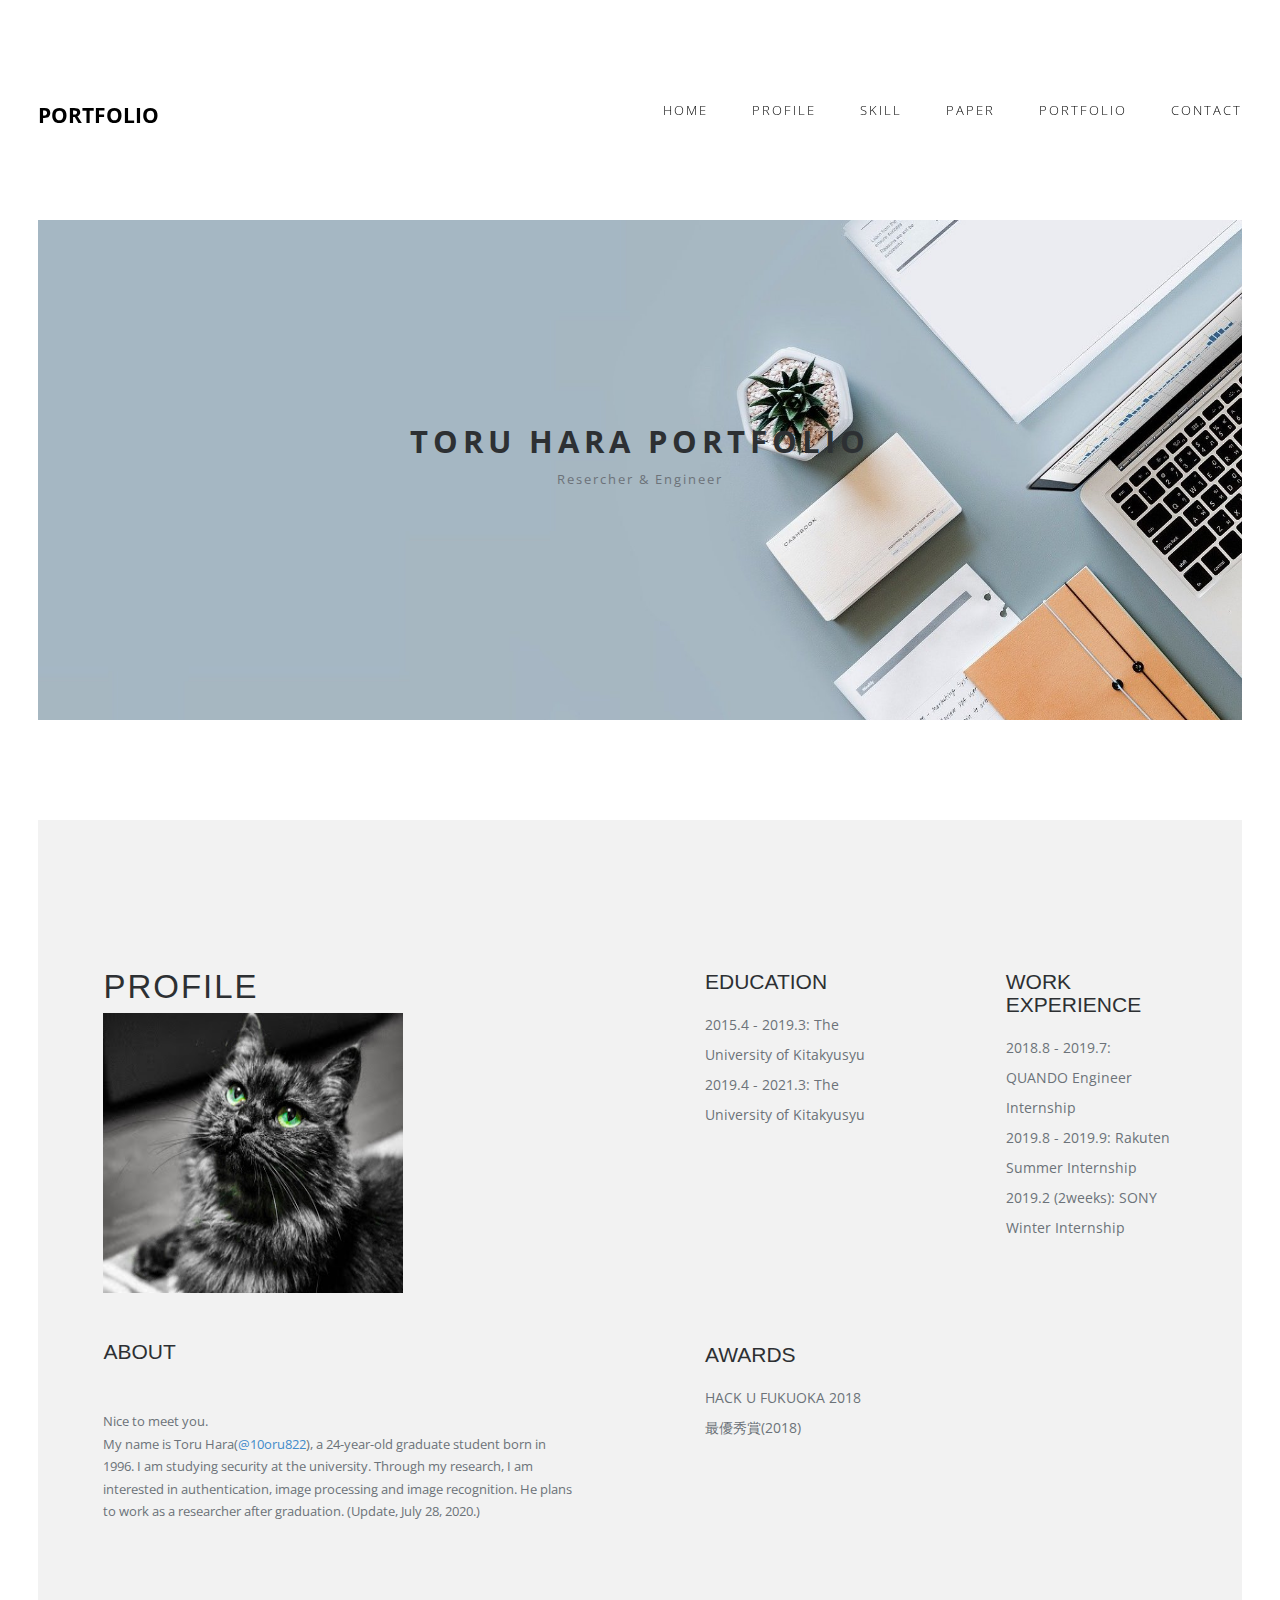
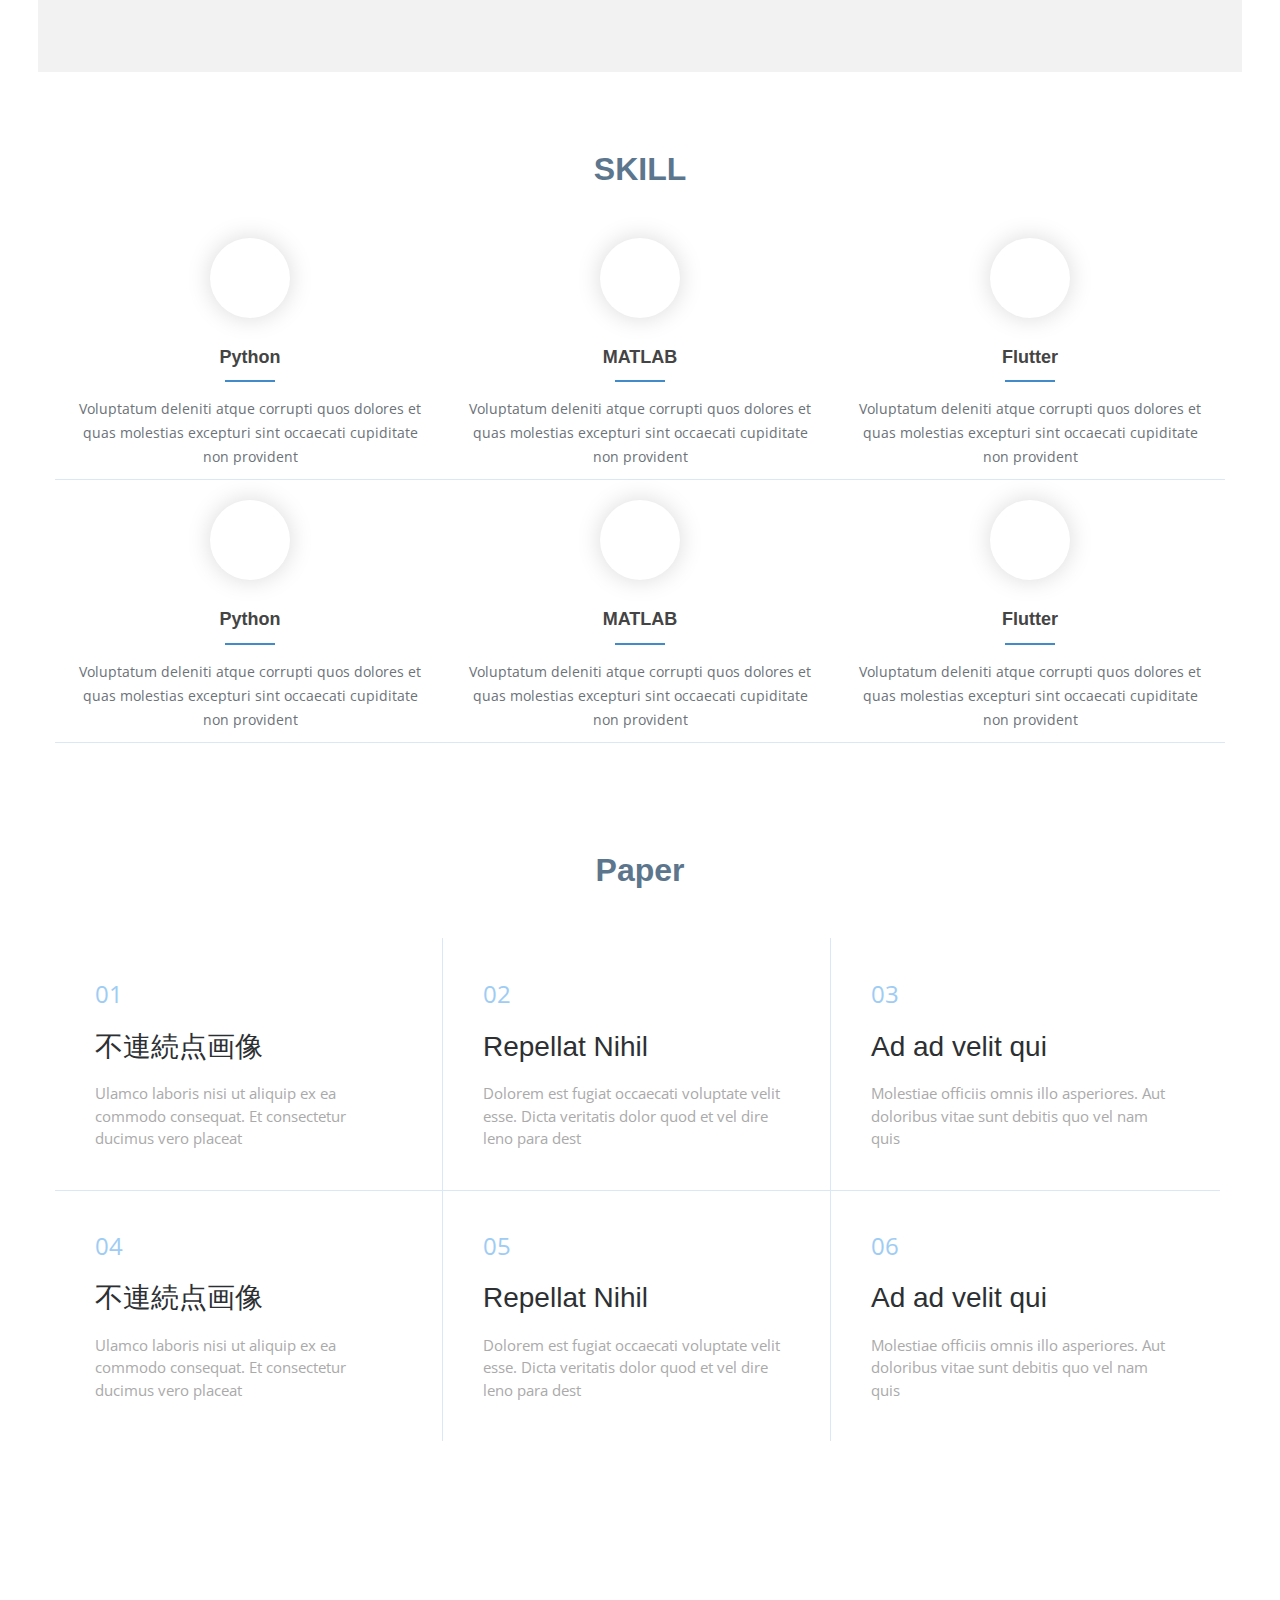
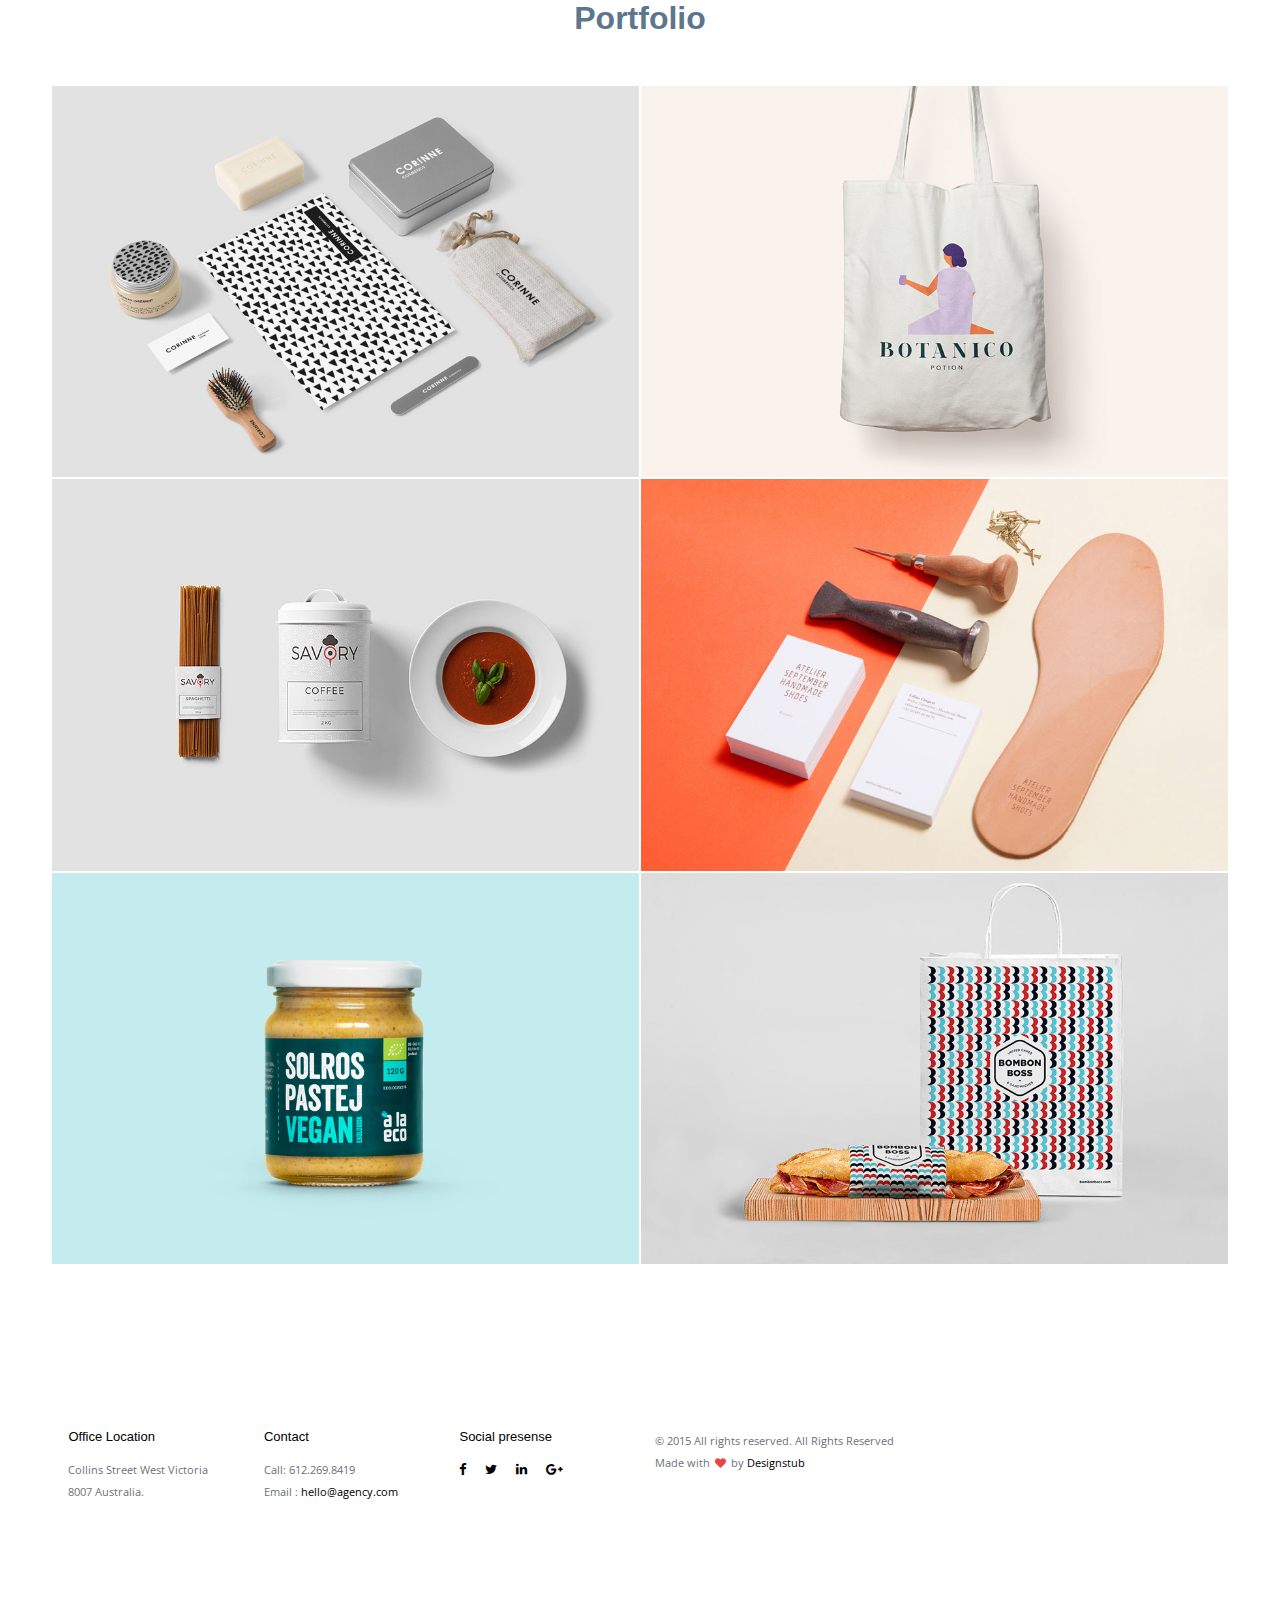
==== index.html @ 27abb24b "Create portfolio" ====
<!doctype html>
<!--[if lt IE 7]>      <html class="no-js lt-ie9 lt-ie8 lt-ie7" lang=""> <![endif]-->
<!--[if IE 7]>         <html class="no-js lt-ie9 lt-ie8" lang=""> <![endif]-->
<!--[if IE 8]>         <html class="no-js lt-ie9" lang=""> <![endif]-->
<!--[if gt IE 8]><!--> <html class="no-js" lang=""> <!--<![endif]-->


<!--ここからがヘッダー情報-->
<head>
<meta charset="utf-8">
<meta name="description" content="">
<meta name="viewport" content="width=device-width, initial-scale=1">
<title>Toru Portfolio </title>
<link rel="stylesheet" href="css/bootstrap.min.css">
<link rel="stylesheet" href="css/flexslider.css">
<link rel="stylesheet" href="css/main.css">
<link rel="stylesheet" href="css/responsive.css">
<link rel="stylesheet" href="css/animate.min.css">
<link rel="stylesheet" href="https://maxcdn.bootstrapcdn.com/font-awesome/4.4.0/css/font-awesome.min.css">
<link href="css/style.css" rel="stylesheet">
</head>


<!--ここからがボディー-->
<body>


<!-- タイトルバー -->
<section class="tophead" role="tophead">
  <header id="header">
    <div class="header-content clearfix"> <a class="logo" href="#">Portfolio</a>
      <nav class="navigation" role="navigation">
        <ul class="primary-nav">
          <li><a href="#header-slider">Home</a></li>
          <li><a href="#services">Profile</a></li>
          <li><a href="#skill">Skill</a></li>
          <li><a href="#about-lists">Paper</a></li>
          <li><a href="#portfolio">Portfolio</a></li>
          <li><a href="#contact">Contact</a></li>
        </ul>
      </nav>
      <a href="#" class="nav-toggle">Menu<span></span></a> </div>
  </header>
</section>


<!-- タイトル部分-->
<section id="header-slider" class="section">
  <div id="myCarousel" class="carousel slide" data-ride="carousel">
    <div class="carousel-inner" role="listbox">
      <div class="item active"> <img src="images/slider/slid1.jpg" alt="Chania">
        <div class="carousel-caption">
          <h3>TORU HARA PORTFOLIO</h3>
          <p>Resercher & Engineer</p>
        </div>
      </div>
    </div>
</section>


<!-- プロフィール部分 -->
<section id="services" class="section services">
  <div class="container-fluid">
    <div class="row">
      <div class="col-md-6 col-sm-6">
        <div class="services-content">
          <h4>PROFILE</h4>
          <img src = img/icon.png width="300" height="280">
          <h5></h5>
          <h5>ABOUT</h5>
          <p>Nice to meet you. <br>My name is Toru Hara(<a href="https://twitter.com/home?lang=ja">@10oru822</a>), a 24-year-old graduate student born in 1996. I am studying security at the university. Through my research, I am interested in authentication, image processing and image recognition. He plans to work as a researcher after graduation. (Update, July 28, 2020.)</p>
        </div>
      </div>
      <div class="col-md-3 col-sm-6">
        <div class="services-content">
          <h5>EDUCATION</h5>
          <ul>
            <li><a href="#">2015.4 - 2019.3: The University of Kitakyusyu</a></li>
            <li><a href="#">2019.4 - 2021.3: The University of Kitakyusyu</a></li>
          </ul>
        </div>
      </div>
      <div class="col-md-3 col-sm-6">
        <div class="services-content">
          <h5>WORK EXPERIENCE</h5>
          <ul>
            <li><a href="#">2018.8 - 2019.7: QUANDO Engineer Internship</a></li>
            <li><a href="#">2019.8 - 2019.9: Rakuten Summer Internship</a></li>
            <li><a href="#">2019.2 (2weeks): SONY Winter Internship</a></li>
          </ul>
        </div>
      </div>
      <div class="col-md-3 col-sm-6">
        <div class="services-content">
          <h5>AWARDS</h5>
          <ul>
            <li><a href="#">HACK U FUKUOKA 2018 最優秀賞(2018)</a></li>
          </ul>
        </div>
      </div>
    </div>
  </div>
</section>
<!-- Service Section -->


<!-- スキルセクション -->
<section id="skill" class="skill">
<div class="container">
  <div class="section-title">
    <h2>SKILL</h2>
  </div>
  <div class="row">
    <div class="col-lg-4 col-md-6 icon-box" data-aos="fade-up">
      <div class="icon"><i class="icofont-computer"></i></div>
      <h4 class="title"><a href="">Python</a></h4>
      <p class="description">Voluptatum deleniti atque corrupti quos dolores et quas molestias excepturi sint occaecati cupiditate non provident</p>
    </div>
    <div class="col-lg-4 col-md-6 icon-box" data-aos="fade-up" data-aos-delay="100">
      <div class="icon"><i class="icofont-chart-bar-graph"></i></div>
      <h4 class="title"><a href="">MATLAB</a></h4>
      <p class="description">Voluptatum deleniti atque corrupti quos dolores et quas molestias excepturi sint occaecati cupiditate non provident</p>
    </div>
    <div class="col-lg-4 col-md-6 icon-box" data-aos="fade-up" data-aos-delay="200">
      <div class="icon"><i class="icofont-earth"></i></div>
      <h4 class="title"><a href="">Flutter</a></h4>
      <p class="description">Voluptatum deleniti atque corrupti quos dolores et quas molestias excepturi sint occaecati cupiditate non provident</p>
    </div>
    <div class="col-lg-4 col-md-6 icon-box" data-aos="fade-up">
      <div class="icon"><i class="icofont-computer"></i></div>
      <h4 class="title"><a href="">Python</a></h4>
      <p class="description">Voluptatum deleniti atque corrupti quos dolores et quas molestias excepturi sint occaecati cupiditate non provident</p>
    </div>
    <div class="col-lg-4 col-md-6 icon-box" data-aos="fade-up" data-aos-delay="100">
      <div class="icon"><i class="icofont-chart-bar-graph"></i></div>
      <h4 class="title"><a href="">MATLAB</a></h4>
      <p class="description">Voluptatum deleniti atque corrupti quos dolores et quas molestias excepturi sint occaecati cupiditate non provident</p>
    </div>
    <div class="col-lg-4 col-md-6 icon-box" data-aos="fade-up" data-aos-delay="200">
      <div class="icon"><i class="icofont-earth"></i></div>
      <h4 class="title"><a href="">Flutter</a></h4>
      <p class="description">Voluptatum deleniti atque corrupti quos dolores et quas molestias excepturi sint occaecati cupiditate non provident</p>
    </div>

</div>
</section>


<!-- 論文セクション -->
<section id="about-lists" class="about-lists">
  <div class="container">
    <div class="section-title">
      <h2>Paper</h2>
    </div>
      <div class="row no-gutters">
        <div class="col-lg-4 col-md-6 content-item" data-aos="fade-up">
          <span>01</span>
          <h4>不連続点画像</h4>
          <p>Ulamco laboris nisi ut aliquip ex ea commodo consequat. Et consectetur ducimus vero placeat</p>
        </div>
        <div class="col-lg-4 col-md-6 content-item" data-aos="fade-up" data-aos-delay="100">
          <span>02</span>
          <h4>Repellat Nihil</h4>
          <p>Dolorem est fugiat occaecati voluptate velit esse. Dicta veritatis dolor quod et vel dire leno para dest</p>
        </div>
        <div class="col-lg-4 col-md-6 content-item" data-aos="fade-up" data-aos-delay="200">
          <span>03</span>
          <h4> Ad ad velit qui</h4>
          <p>Molestiae officiis omnis illo asperiores. Aut doloribus vitae sunt debitis quo vel nam quis</p>
        </div>
        <div class="col-lg-4 col-md-6 content-item" data-aos="fade-up" data-aos-delay="300">
          <span>04</span>
          <h4>不連続点画像</h4>
          <p>Ulamco laboris nisi ut aliquip ex ea commodo consequat. Et consectetur ducimus vero placeat</p>
        </div>
        <div class="col-lg-4 col-md-6 content-item" data-aos="fade-up" data-aos-delay="400">
          <span>05</span>
          <h4>Repellat Nihil</h4>
          <p>Dolorem est fugiat occaecati voluptate velit esse. Dicta veritatis dolor quod et vel dire leno para dest</p>
        </div>
        <div class="col-lg-4 col-md-6 content-item" data-aos="fade-up" data-aos-delay="500">
          <span>06</span>
          <h4> Ad ad velit qui</h4>
          <p>Molestiae officiis omnis illo asperiores. Aut doloribus vitae sunt debitis quo vel nam quis</p>
        </div>
      </div>
    </div>
  </div>
</section>



<!-- 作品集 -->
<section id="portfolio" class="section portfolio">
  <div class="container-fluid">
    <div class="section-title">
      <h2>Portfolio</h2>
    </div>
    <div class="row">
      <div class="col-sm-6 portfolio-item"> <a href="work-details.html" class="portfolio-link">
        <div class="caption">
          <div class="caption-content">
            <h3>The Shape of Design</h3>
            <h4>Branding/Graphic</h4>
          </div>
        </div>
        <img src="images/portfolio/work-1.jpg" class="img-responsive" alt=""> </a> </div>
      <div class="col-sm-6 portfolio-item"> <a href="work-details.html" class="portfolio-link">
        <div class="caption">
          <div class="caption-content">
            <h3>czarna kawka</h3>
            <h4>Branding</h4>
          </div>
        </div>
        <img src="images/portfolio/work-2.jpg" class="img-responsive" alt=""> </a> </div>
      <div class="col-sm-6 portfolio-item"> <a href="work-details.html" class="portfolio-link">
        <div class="caption">
          <div class="caption-content">
            <h3>czarna kawka</h3>
            <h4>Branding</h4>
          </div>
        </div>
        <img src="images/portfolio/work-3.jpg" class="img-responsive" alt=""> </a> </div>
      <div class="col-sm-6 portfolio-item"> <a href="work-details.html" class="portfolio-link">
        <div class="caption">
          <div class="caption-content">
            <h3>czarna kawka</h3>
            <h4>Branding</h4>
          </div>
        </div>
        <img src="images/portfolio/work-4.jpg" class="img-responsive" alt=""> </a> </div>
      <div class="col-sm-6 portfolio-item"> <a href="work-details.html" class="portfolio-link">
        <div class="caption">
          <div class="caption-content">
            <h3>czarna kawka</h3>
            <h4>Branding</h4>
          </div>
        </div>
        <img src="images/portfolio/work-5.jpg" class="img-responsive" alt=""> </a> </div>
      <div class="col-sm-6 portfolio-item"> <a href="work-details.html" class="portfolio-link">
        <div class="caption">
          <div class="caption-content">
            <h3>czarna kawka</h3>
            <h4>Branding</h4>
          </div>
        </div>
        <img src="images/portfolio/work-6.jpg" class="img-responsive" alt=""> </a> </div>
    </div>
  </div>
</section>


<!-- 最後 -->
<footer id="contact" class="footer">
  <div class="container-fluid">
    <div class="col-md-2 left">
      <h4>Office Location</h4>
      <p> Collins Street West Victoria 8007 Australia.</p>
    </div>
    <div class="col-md-2 left">
      <h4>Contact</h4>
      <p> Call: 612.269.8419 <br>
        Email : <a href="mailto:hello@agency.com"> hello@agency.com </a></p>
    </div>
    <div class="col-md-2 left">
      <h4>Social presense</h4>
      <ul class="footer-share">
        <li><a href="#"><i class="fa fa-facebook"></i></a></li>
        <li><a href="#"><i class="fa fa-twitter"></i></a></li>
        <li><a href="#"><i class="fa fa-linkedin"></i></a></li>
        <li><a href="#"><i class="fa fa-google-plus"></i></a></li>
      </ul>
    </div>
    <div class="col-md-6 right">
      <p>© 2015 All rights reserved. All Rights Reserved<br>
        Made with <i class="fa fa-heart pulse"></i> by <a href="http://www.designstub.com/">Designstub</a></p>
    </div>
  </div>
</footer>

<!-- JS FILES -->
<script src="https://ajax.googleapis.com/ajax/libs/jquery/1.11.3/jquery.min.js"></script>
<script src="js/bootstrap.min.js"></script>
<script src="js/jquery.flexslider-min.js"></script>
<script src="js/retina.min.js"></script>
<script src="js/modernizr.js"></script>
<script src="js/main.js"></script>
</body>
</html>
---- css/main.css ----
/* ------------------------------------------------------------------------------
	Template Name: Auro
	Author: Designstub
	Author URI: http://www.designstub.com
------------------------------------------------------------------------------*/



@import url(http://fonts.googleapis.com/css?family=Open%20Sans:300,400,500,600,700);
/* ------------------------------------------------------------------------------
	 Typography
-------------------------------------------------------------------------------*/
p {
	font-size: 14px;
	line-height: 22.4px;
	color: #6c7279;
}
h1 {
	font-size: 65px;
	color: #2d3033;
}
h2 {
	font-size: 40px;
	color: #2d3033;
}
h3 {
	font-size: 28px;
	color: #2d3033;
	font-weight: 300;
}
h4 {
	font-size: 22px;
	color: #2d3033;
	font-weight: 400;
}
h5 {
	font-size: 14px;
	color: #2d3033;
	text-transform: uppercase;
	font-weight: 700;
}
.btn {
	background-color: #333;
	margin-top: 40px;
	color: #fff;
	font-size: 12px;
	font-weight: 600;
	letter-spacing: 1px;
	border-radius: 0px;
	padding: 3% 7%;
	display: inline-block;
	text-transform: uppercase;
}
.btn:hover, .btn:focus {
	background-color: #000;
	color: #fff;
}
.btn-large {
	padding: 15px 40px;
}
/* ------------------------------------------------------------------------------
	 General Style
-------------------------------------------------------------------------------*/
a {
	color: #e84545;
}
a:hover, a:focus {
	text-decoration: none;
	-moz-transition: background-color, color, 0.3s;
	-o-transition: background-color, color, 0.3s;
	-webkit-transition: background-color, color, 0.3s;
	transition: background-color, color, 0.3s;
}
body {
	font-family: "Open Sans", sans-serif;
	font-weight: 400;
	color: #6c7279;
}
ul, ol {
	margin: 0;
	padding: 0;
}
ul li {
	list-style: none;
}
.section {
	padding: 100px 0;
}
.no-padding {
	padding: 0;
}
.no-gutter [class*=col-] {
	padding-right: 0;
	padding-left: 0;
}
/* ------------------------------------------------------------------------------
	 Header & navigation
-------------------------------------------------------------------------------*/
#header {
	position: fixed;
	width: 94%;
	z-index: 999;
	margin-left: 3%;
	margin-right: 3%;
}
#header .header-content {
	margin: 0 auto;
	padding: 40px 0;
	width: 100%;
	-moz-transition: padding 0.3s;
	-o-transition: padding 0.3s;
	-webkit-transition: padding 0.3s;
	transition: padding 0.3s;
}
#header .logo {
	font-size: 21px;
	color: #000;
	font-weight: 700;
	float: left;
	text-transform: uppercase;
}
#header.fixed {
	background-color: #fff;
}
#header.fixed .header-content {
	border-bottom: 0;
	padding: 25px 0;
}
#header.fixed .nav-toggle {
	top: 18px;
}
.navigation.open {
	opacity: 0.9;
	visibility: visible;
	-moz-transition: opacity 0.5s;
	-o-transition: opacity 0.5s;
	-webkit-transition: opacity 0.5s;
	transition: opacity 0.5s;
}
.navigation {
	float: right;
}
.navigation li {
	display: inline-block;
}
.navigation a {
	color: #000;
	font-size: 13px;
	font-weight: 300;
	margin-left: 40px;
	letter-spacing: 2px;
	text-transform: uppercase;
}
.navigation a:hover, .navigation a.active {
	color: #bcbcbc;
}
.nav-toggle {
	display: none;
	height: 44px;
	overflow: hidden;
	position: fixed;
	right: 5%;
	text-indent: 100%;
	top: 32px;
	white-space: nowrap;
	width: 44px;
	z-index: 99999;
	-moz-transition: all 0.3s;
	-o-transition: all 0.3s;
	-webkit-transition: all 0.3s;
	transition: all 0.3s;
}
.nav-toggle:before, .nav-toggle:after {
	border-radius: 50%;
	content: "";
	height: 100%;
	left: 0;
	position: absolute;
	top: 0;
	width: 100%;
	-moz-transform: translateZ(0);
	-ms-transform: translateZ(0);
	-webkit-transform: translateZ(0);
	transform: translateZ(0);
	-moz-backface-visibility: hidden;
	-webkit-backface-visibility: hidden;
	backface-visibility: hidden;
	-moz-transition-property: -moz-transform;
	-o-transition-property: -o-transform;
	-webkit-transition-property: -webkit-transform;
	transition-property: transform;
}
.nav-toggle:before {
	background-color: #e84545;
	-moz-transform: scale(1);
	-ms-transform: scale(1);
	-webkit-transform: scale(1);
	transform: scale(1);
	-moz-transition-duration: 0.3s;
	-o-transition-duration: 0.3s;
	-webkit-transition-duration: 0.3s;
	transition-duration: 0.3s;
}
.nav-toggle:after {
	background-color: #e84545;
	-moz-transform: scale(0);
	-ms-transform: scale(0);
	-webkit-transform: scale(0);
	transform: scale(0);
	-moz-transition-duration: 0s;
	-o-transition-duration: 0s;
	-webkit-transition-duration: 0s;
	transition-duration: 0s;
}
.nav-toggle span {
	background-color: #fff;
	bottom: auto;
	display: inline-block;
	height: 3px;
	left: 50%;
	position: absolute;
	right: auto;
	top: 50%;
	width: 18px;
	z-index: 10;
	-moz-transform: translateX(-50%) translateY(-50%);
	-ms-transform: translateX(-50%) translateY(-50%);
	-webkit-transform: translateX(-50%) translateY(-50%);
	transform: translateX(-50%) translateY(-50%);
}
.nav-toggle span:before, .nav-toggle span:after {
	background-color: #fff;
	content: "";
	height: 100%;
	position: absolute;
	right: 0;
	top: 0;
	width: 100%;
	-moz-transform: translateZ(0);
	-ms-transform: translateZ(0);
	-webkit-transform: translateZ(0);
	transform: translateZ(0);
	-moz-backface-visibility: hidden;
	-webkit-backface-visibility: hidden;
	backface-visibility: hidden;
	-moz-transition: -moz-transform 0.3s;
	-o-transition: -o-transform 0.3s;
	-webkit-transition: -webkit-transform 0.3s;
	transition: transform 0.3s;
}
.nav-toggle span:before {
	-moz-transform: translateY(-6px) rotate(0deg);
	-ms-transform: translateY(-6px) rotate(0deg);
	-webkit-transform: translateY(-6px) rotate(0deg);
	transform: translateY(-6px) rotate(0deg);
}
.nav-toggle span:after {
	-moz-transform: translateY(6px) rotate(0deg);
	-ms-transform: translateY(6px) rotate(0deg);
	-webkit-transform: translateY(6px) rotate(0deg);
	transform: translateY(6px) rotate(0deg);
}
.nav-toggle.close-nav:before {
	-moz-transform: scale(0);
	-ms-transform: scale(0);
	-webkit-transform: scale(0);
	transform: scale(0);
}
.nav-toggle.close-nav:after {
	-moz-transform: scale(1);
	-ms-transform: scale(1);
	-webkit-transform: scale(1);
	transform: scale(1);
}
.nav-toggle.close-nav span {
	background-color: rgba(255, 255, 255, 0);
}
.nav-toggle.close-nav span:before, .nav-toggle.close-nav span:after {
	background-color: #fff;
}
.nav-toggle.close-nav span:before {
	-moz-transform: translateY(0) rotate(45deg);
	-ms-transform: translateY(0) rotate(45deg);
	-webkit-transform: translateY(0) rotate(45deg);
	transform: translateY(0) rotate(45deg);
}
.nav-toggle.close-nav span:after {
	-moz-transform: translateY(0) rotate(-45deg);
	-ms-transform: translateY(0) rotate(-45deg);
	-webkit-transform: translateY(0) rotate(-45deg);
	transform: translateY(0) rotate(-45deg);
}
/* ------------------------------------------------------------------------------
	 Header Slider
-------------------------------------------------------------------------------*/

.carousel {
	width: 94%;
	height: 500px;
	margin: auto;
}
.item, .active, .carousel-inner {
	height: 100%;
}
.carousel-caption {
	bottom: 40%;
	color: #fff;
	left: 15%;
	padding-bottom: 20px;
	padding-top: 20px;
	position: absolute;
	right: 15%;
	text-align: center;
	z-index: 10;
}
.carousel-caption h3 {
	font-family: "Open Sans", sans-serif;
	color: #2d3033;
	text-shadow: none;
	font-size: 31px;
	font-weight: 700;
	text-transform: uppercase;
	letter-spacing: 5px;
}
.carousel-caption p {
	font-family: "Open Sans", sans-serif;
	color: #6c7279;
	text-shadow: none;
	font-size: 13px;
	font-weight: 400;
	letter-spacing: 2px;
}
.carousel-control.left {
	background: none;
}
.carousel-control.right {
	background: none;
}
.carousel-control {
	opacity: 1;
	text-shadow: none;
}
/* ------------------------------------------------------------------------------
	 Services
-------------------------------------------------------------------------------*/
.services {
	width: 94%;
	margin: auto;
	background-color: #f2f2f2;
}
.services h4 {
	font-size: 33px;
	line-height: 33px;
	letter-spacing: 2px;
	font-weight: 300;
}
.services h5 {
	font-size: 21px;
	font-weight: 300;
	margin-bottom: 10%;
	text-transform: none;
}
.services p {
	color: #6c7279;
	font-size: 13px;
	font-weight: 400;
	margin-top: 7%;
}
.services-content {
	margin: 50px;
}
.services-content li a {
	color: #6c7279;
	line-height: 30px;
}
.services-content li a:hover {
	color: #000;
}
/* ------------------------------------------------------------------------------
	 Portfolio
-------------------------------------------------------------------------------*/
#portfolio {
	width: 92%;
	margin: auto;
}
#portfolio .portfolio-item {
	right: 0;
	margin: 0 0 2px;
	padding: 0 1px;
}
#portfolio .portfolio-item .portfolio-link {
	display: block;
	position: relative;
	margin: 0 auto;
}
#portfolio .portfolio-item .portfolio-link .caption {
	position: absolute;
	width: 100%;
	height: 100%;
	opacity: 0;
	background: rgba(58, 54, 54, .9);
	-webkit-transition: all ease .5s;
	-moz-transition: all ease .5s;
	transition: all ease .5s;
}
#portfolio .portfolio-item .portfolio-link .caption:hover {
	opacity: 1;
}
#portfolio .portfolio-item .portfolio-link .caption .caption-content {
	position: absolute;
	top: 50%;
	width: 100%;
	height: 20px;
	margin-top: -12px;
	text-align: center;
	font-size: 20px;
	color: #fff;
}
#portfolio .portfolio-item .portfolio-link .caption .caption-content i {
	margin-top: -12px;
}
#portfolio .portfolio-item .portfolio-link .caption .caption-content h3 {
	margin: 0;
	color: #e9eaed;
	font-size: 17px;
	letter-spacing: 4px;
	text-transform: uppercase;
}
#portfolio .portfolio-item .portfolio-link .caption .caption-content h4 {
	margin: 10px 0;
	color: #e9eaed;
	font-size: 12px;
	letter-spacing: 2px;
	text-transform: uppercase;
}
#portfolio * {
	z-index: 2;
}
/* ------------------------------------------------------------------------------
	 Testimonials
-------------------------------------------------------------------------------*/
.testimonials {
	width: 94%;
	margin: auto;
	background-color: #333;
	position: relative;
	text-align: center;
}
.testimonials blockquote {
	border: 0;
	margin: 0;
	padding: 100px 15%;
}
.testimonials h1 {
	color: #fff;
	font: 19px "Open Sans", sans-serif;
	font-weight: 300;
	letter-spacing: 1px;
}
.testimonials p {
	color: #fff;
	display: block;
	font-size: 11px;
	font-style: normal;
	letter-spacing: 2px;
	font-weight: 400;
	margin-top: 30px;
	text-transform: uppercase;
}
/* ------------------------------------------------------------------------------
	 Footer
-------------------------------------------------------------------------------*/
.footer {
	width: 94%;
	margin: auto;
	text-align: left;
	padding-top: 5%;
	padding-bottom: 7%;
}
.footer h4 {
	font-size: 13px;
	color: #000;
	margin: 0 0 15px 0;
	padding: 0px;
}
.footer p {
	font-size: 11px;
	color: #6c7279;
}
.footer a {
	color: #000;
}
.footer a:hover {
	text-decoration: underline;
}
.footer .footer-share {
	margin-top: 0;
}
.footer .footer-share li {
	display: inline-block;
	float: none;
}
.footer .footer-share a {
	border: none;
	font-size: 13px;
	color: #000;
	letter-spacing: 15px;
}
.footer .fa-heart {
	color: #e84545;
	font-size: 11px;
	margin: 0 2px;
}
/* ------------------------------------------------------------------------------
	 Work Detial 
-------------------------------------------------------------------------------*/

.work-detail {
	width: 94%;
	margin: auto;
}
.work-detail-margin {
	margin-top: 7%;
}
.detail-image img {
	width: 100%;
}
.detail-contentbox {
	background-color: #f2f2f2;
	padding: 3%;
}
.detail-content h4 {
	font-size: 27px;
	line-height: 27px;
	letter-spacing: 1px;
	font-weight: 300;
}
.detail-content p {
	color: #6c7279;
	font-size: 13px;
	font-weight: 400;
	margin-top: 7%;
}
---- css/responsive.css ----
@media screen and (max-width: 1024px) {
#header .header-content {
	width: 90%;
}
.nav-toggle {
	display: block;
}
.navigation {
	position: fixed;
	background-color: #000;
	width: 100%;
	height: 100%;
	top: 0;
	left: 0;
	z-index: 99999;
	visibility: hidden;
	opacity: 0;
	-webkit-transition: opacity 0.5s, visibility 0s 0.5s;
	transition: opacity 0.5s, visibility 0s 0.5s;
}
.navigation .primary-nav {
	position: relative;
	top: 45%;
	-moz-transform: translateY(-45%);
	-ms-transform: translateY(-45%);
	-webkit-transform: translateY(-45%);
	transform: translateY(-45%);
}
.navigation li {
	display: block;
	margin-bottom: 20px;
}
.navigation a {
	display: block;
	font-size: 25px;
	margin: 0;
	color: #fff;
	font-size: 13px;
	text-align: center;
}
.testimonials blockquote {
	padding: 20px 5% 0;
}
.testimonials p {
	font-size: 26px;
}
.flex-control-nav {
	bottom: 20px;
}
}
@media screen and (max-width: 768px) {
.banner-text {
	padding-top: 30%;
}
.banner-text h1 {
	font-size: 42px;
}
.banner-text p {
	font-size: 18px;
}
.flexslider {
	padding-bottom: 80px;
}
.flex-control-nav {
	width: 100%;
}
.footer .footer-col {
	margin-bottom: 50px;
}
.detail-contentbox {
	background-color: #f2f2f2;
	padding: 6%;
}
}
@media screen and (max-width: 640px) {
.banner-text {
	padding-top: 35%;
}
.detail-contentbox {
	background-color: #f2f2f2;
	padding: 6%;
}
}
@media screen and (max-width: 480px) {
.banner-text {
	padding-top: 45%;
}
.banner-text h1 {
	font-size: 32px;
}
.detail-contentbox {
	background-color: #f2f2f2;
	padding: 6%;
}
}
@media screen and (max-width: 320px) {
.banner-text {
	padding-top: 55%;
}
.testimonials blockquote {
	padding: 20px 5% 0;
}
.testimonials p {
	font-size: 11px;
}
.detail-contentbox {
	background-color: #f2f2f2;
	padding: 6%;
}
}
---- css/style.css ----
/**
* Template Name: Mamba - v2.3.0
* Template URL: https://bootstrapmade.com/mamba-one-page-bootstrap-template-free/
* Author: BootstrapMade.com
* License: https://bootstrapmade.com/license/
*/

/*--------------------------------------------------------------
# General
--------------------------------------------------------------*/
body {
  font-family: "Open Sans", sans-serif;
  color: #444;
}

a {
  color: #428bca;
}

a:hover {
  color: #9eccf4;
  text-decoration: none;
}

h1, h2, h3, h4, h5, h6, .font-primary {
  font-family: "Raleway", sans-serif;
}

/*--------------------------------------------------------------
# Sections General
--------------------------------------------------------------*/
section {
  padding: 60px 0;
}

.section-bg {
  background-color: #f5f9fc;
}

.section-title {
  text-align: center;
  padding-bottom: 30px;
}

.section-title h2 {
  font-size: 32px;
  font-weight: 600;
  margin-bottom: 20px;
  padding-bottom: 0;
  color: #5c768d;
}

.section-title p {
  margin-bottom: 0;
}


/*--------------------------------------------------------------
# Skill
--------------------------------------------------------------*/
.skill {
  padding-bottom: 30px;
}

.skill .icon-box {
  margin-bottom: 20px;
  text-align: center;
  border-bottom: 1px solid #d9e8f4;
}

.skill .icon {
  display: flex;
  justify-content: center;
}

.skill .icon i {
  width: 80px;
  height: 80px;
  margin-bottom: 20px;
  background: #fff;
  border-radius: 50%;
  transition: 0.5s;
  color: #428bca;
  font-size: 40px;
  overflow: hidden;
  padding-top: 20px;
  box-shadow: 0px 0 25px rgba(0, 0, 0, 0.15);
}

.skill .icon-box:hover .icon i {
  box-shadow: 0px 0 30px rgba(66, 139, 202, 0.5);
}

.skill .title {
  font-weight: 600;
  margin-bottom: 15px;
  font-size: 18px;
  position: relative;
  padding-bottom: 15px;
}

.skill .title a {
  color: #444;
  transition: 0.3s;
}

.skill .title a:hover {
  color: #428bca;
}

.skill .title::after {
  content: '';
  position: absolute;
  display: stretch;
  width: 50px;
  height: 2px;
  background: #428bca;
  bottom: 0;
  left: calc(50% - 25px);
}

.skill .description {
  line-height: 24px;
  font-size: 14px;
}

/*--------------------------------------------------------------
# 論文
--------------------------------------------------------------*/
.about-lists {
  padding: 40px;
}

.about-lists .row {
  overflow: hidden;
}

.about-lists .content-item {
  padding: 40px;
  border-left: 1px solid #d9e8f4;
  border-bottom: 1px solid #d9e8f4;
  margin: -1px;
}

.about-lists .content-item span {
  display: nowrap;
  font-size: 24px;
  font-weight: 400;
  color: #9eccf4;
}

.about-lists .content-item h4 {
  font-size: 28px;
  font-weight: 400;
  padding: 0;
  margin: 20px 0;
}

.about-lists .content-item p {
  color: #aaaaaa;
  font-size: 15px;
  margin: 0;
  padding: 0;
}

@media (max-width: 768px) {
  .about-lists .content-item {
    padding: 40px 0;
  }
}




@-webkit-keyframes animate-loading {
  0% {
    transform: rotate(0deg);
  }
  100% {
    transform: rotate(360deg);
  }
}

@keyframes animate-loading {
  0% {
    transform: rotate(0deg);
  }
  100% {
    transform: rotate(360deg);
  }
}
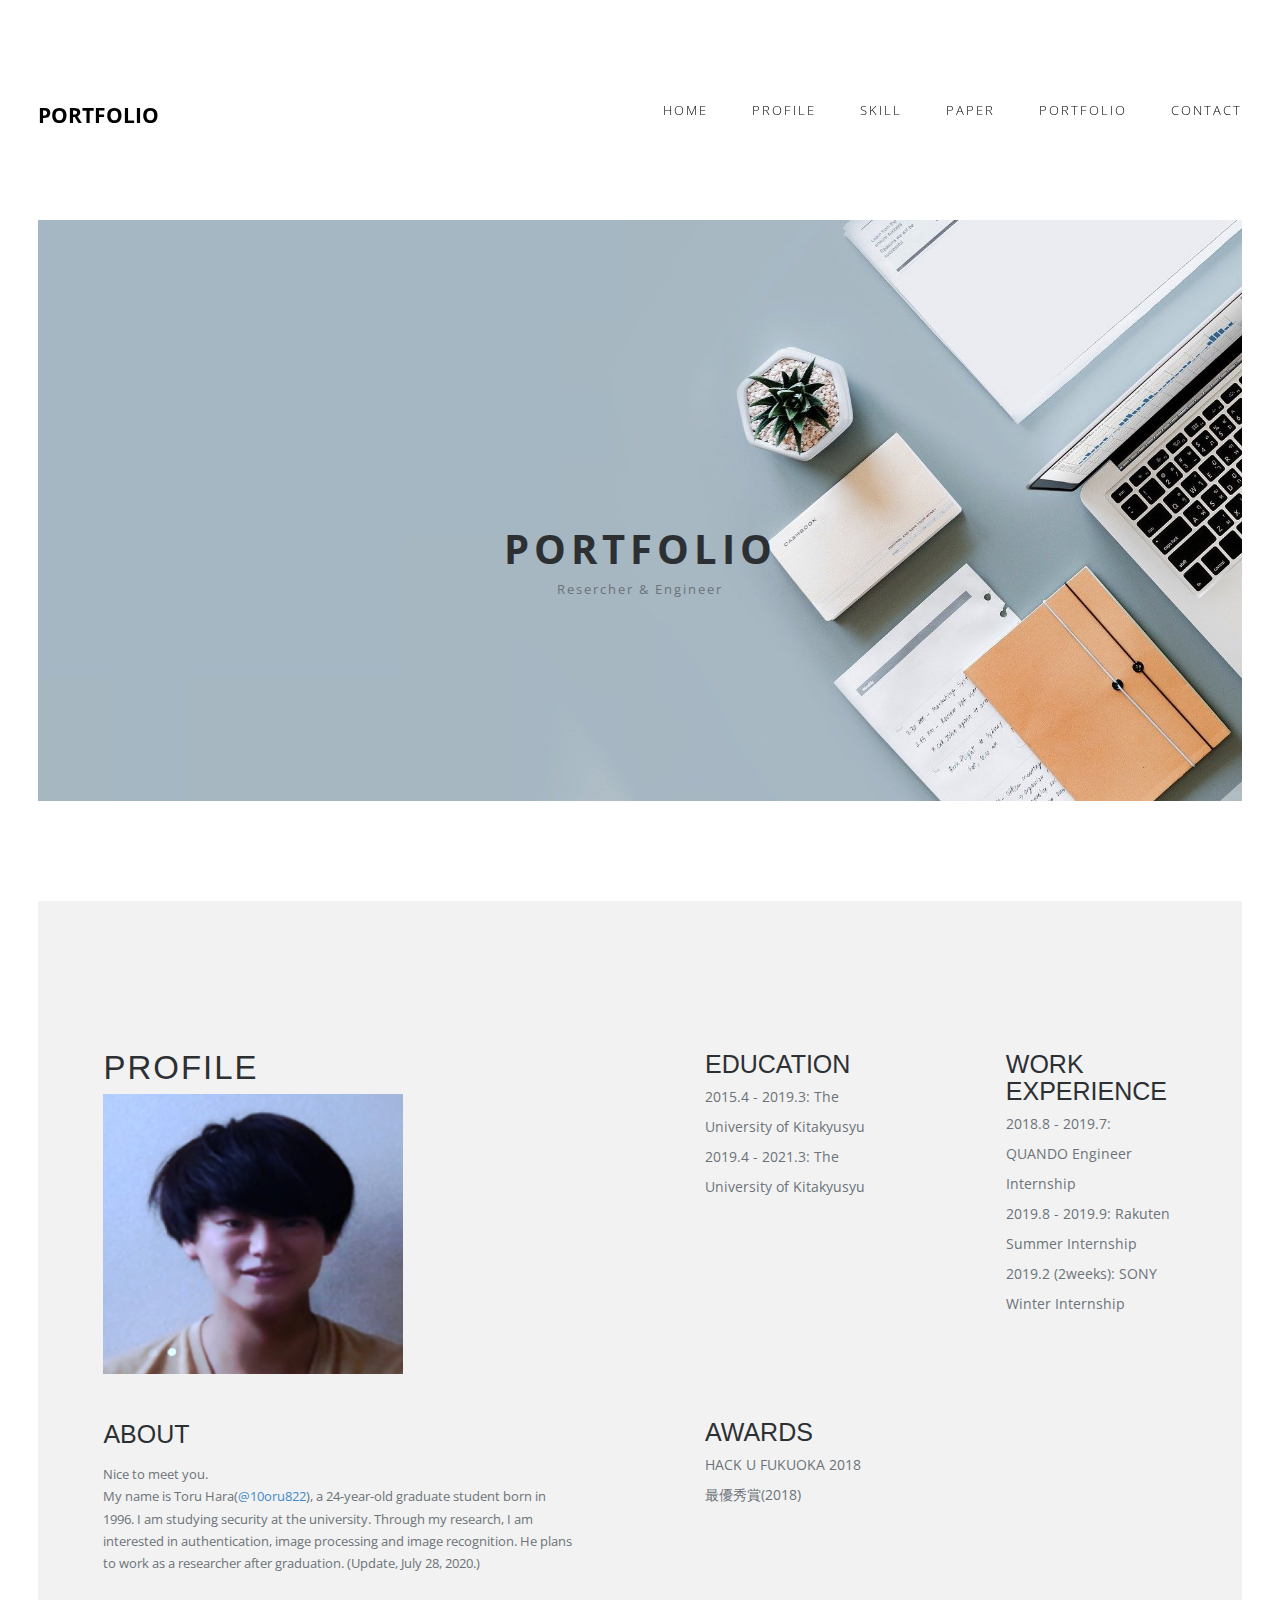
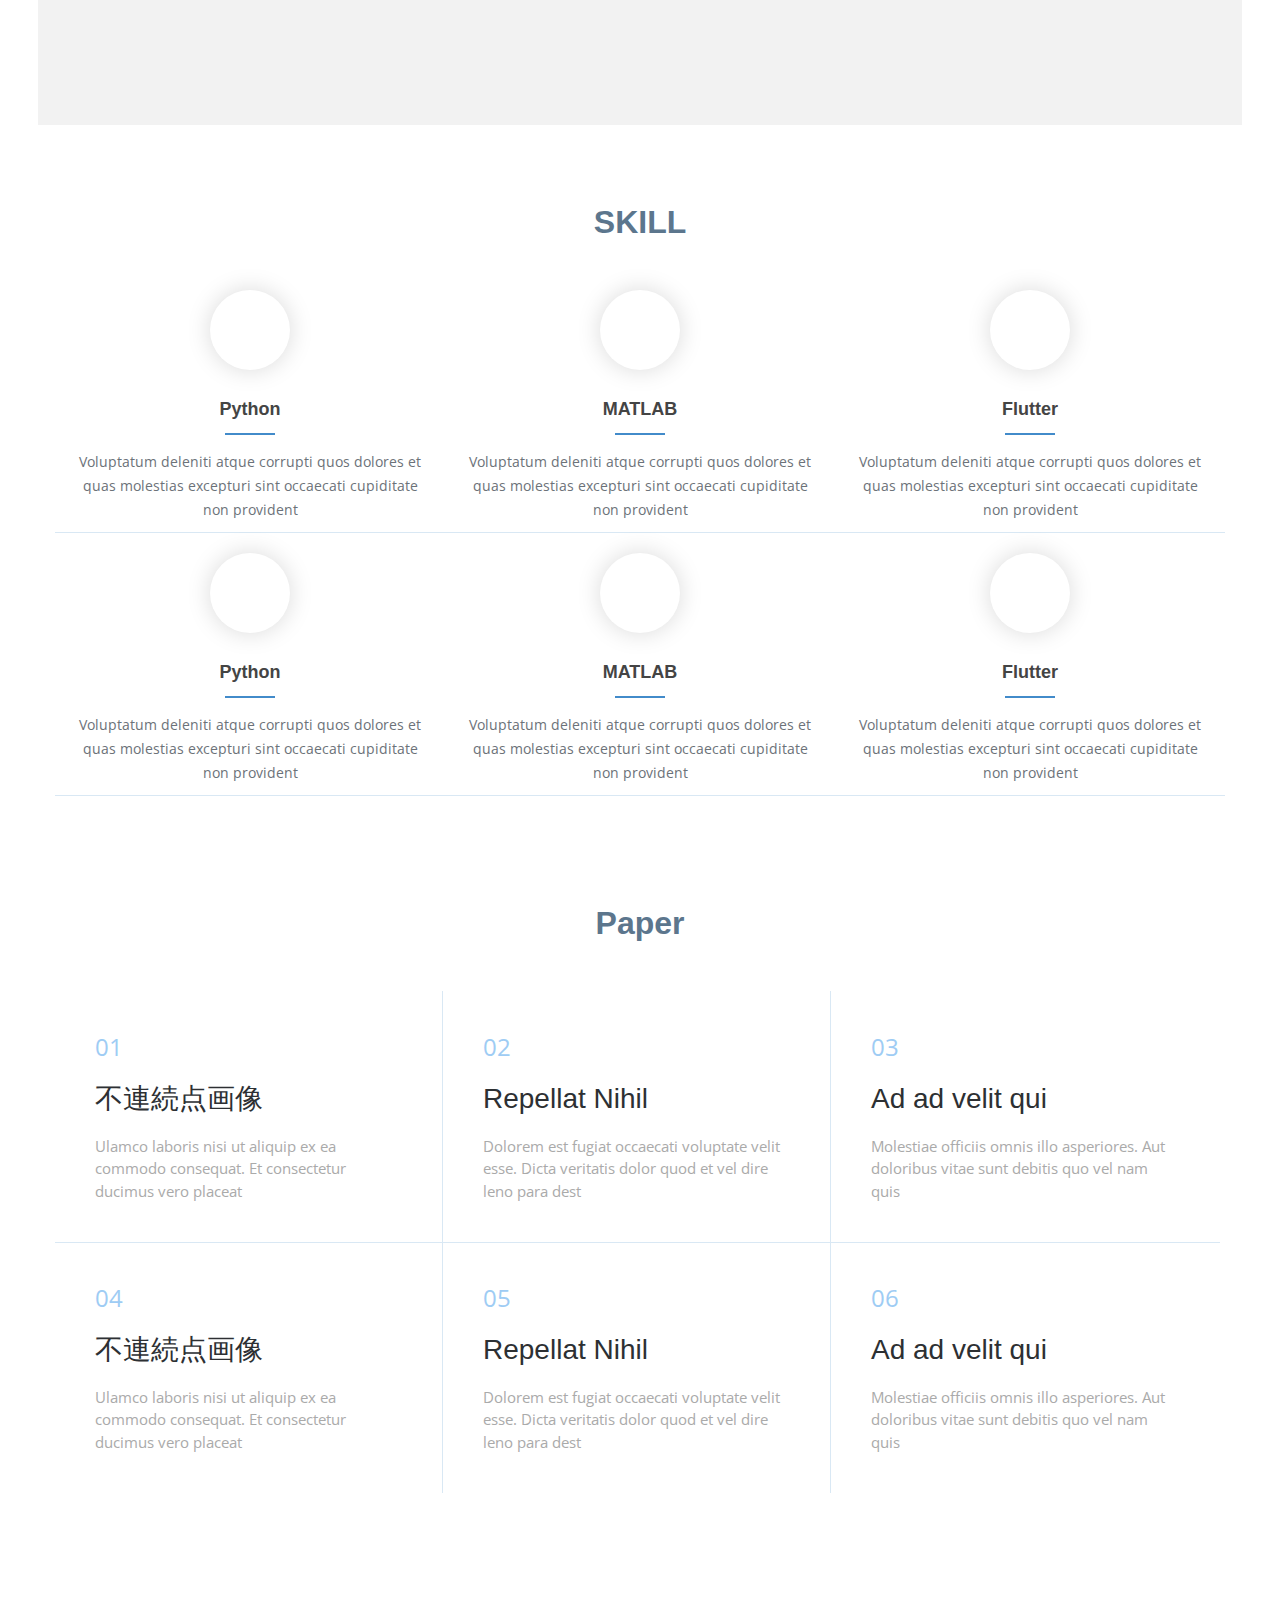
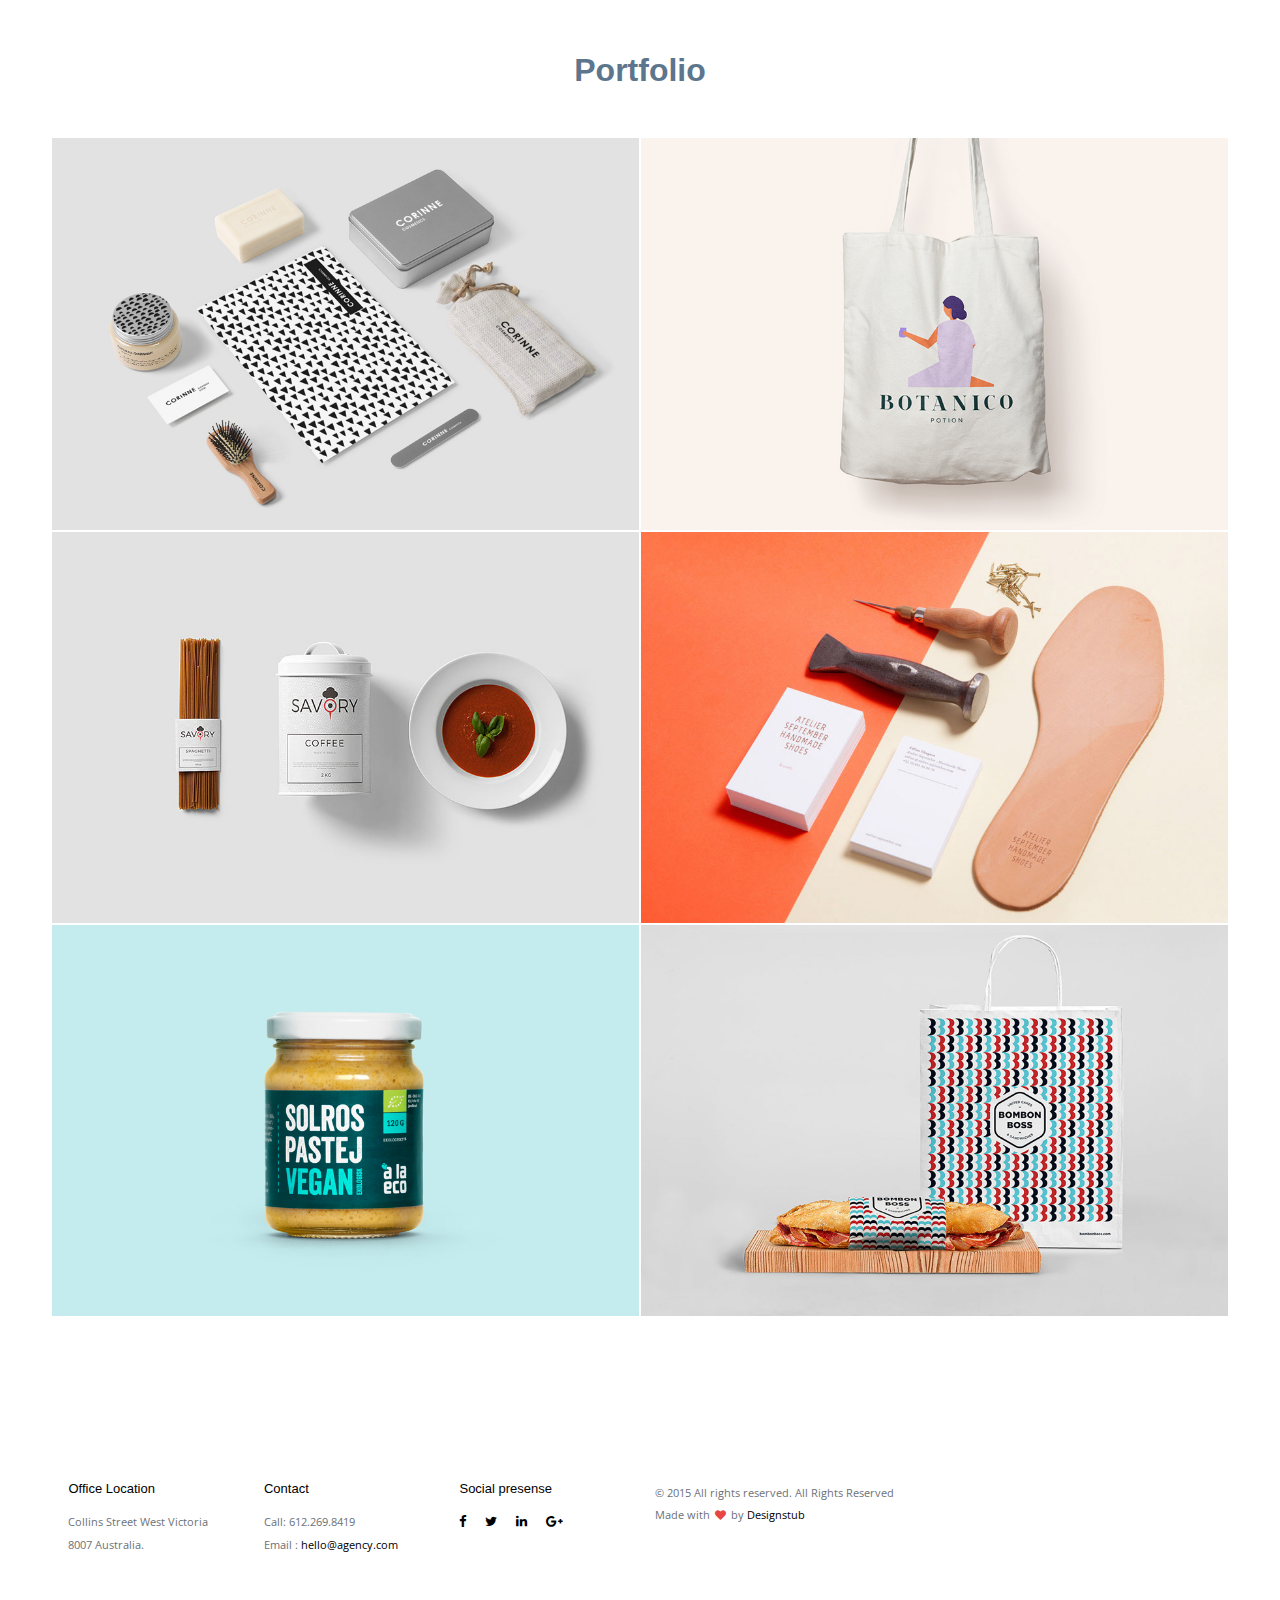
==== commit eced1d65: "Create portfolio" ====
--- a/index.html
+++ b/index.html
@@ -50,7 +50,7 @@
     <div class="carousel-inner" role="listbox">
       <div class="item active"> <img src="images/slider/slid1.jpg" alt="Chania">
         <div class="carousel-caption">
-          <h3>TORU HARA PORTFOLIO</h3>
+          <h3>PORTFOLIO</h3>
           <p>Resercher & Engineer</p>
         </div>
       </div>
@@ -66,7 +66,6 @@
         <div class="services-content">
           <h4>PROFILE</h4>
           <img src = img/icon.png width="300" height="280">
-          <h5></h5>
           <h5>ABOUT</h5>
           <p>Nice to meet you. <br>My name is Toru Hara(<a href="https://twitter.com/home?lang=ja">@10oru822</a>), a 24-year-old graduate student born in 1996. I am studying security at the university. Through my research, I am interested in authentication, image processing and image recognition. He plans to work as a researcher after graduation. (Update, July 28, 2020.)</p>
         </div>
--- a/css/main.css
+++ b/css/main.css
@@ -296,13 +296,17 @@
 
 .carousel {
 	width: 94%;
-	height: 500px;
+	height: auto;
 	margin: auto;
 }
 .item, .active, .carousel-inner {
+	max-width: 100%;
 	height: 100%;
+	display: block;
+	margin: 0 auto;
 }
 .carousel-caption {
+	position: absolute;
 	bottom: 40%;
 	color: #fff;
 	left: 15%;
@@ -314,21 +318,38 @@
 	z-index: 10;
 }
 .carousel-caption h3 {
+	position: absolute;
+  top: 50%;
+  left: 50%;
+  -ms-transform: translate(-50%,-50%);
+  -webkit-transform: translate(-50%,-50%);
+  transform: translate(-50%,-50%);
+  margin:0;
+  padding:0;
 	font-family: "Open Sans", sans-serif;
 	color: #2d3033;
 	text-shadow: none;
-	font-size: 31px;
+	font-size: 40px;
 	font-weight: 700;
 	text-transform: uppercase;
 	letter-spacing: 5px;
 }
 .carousel-caption p {
+	position: absolute;
+  top: 150%;
+  left: 50%;
+  -ms-transform: translate(-50%,-50%);
+  -webkit-transform: translate(-50%,-50%);
+  transform: translate(-50%,-50%);
+  margin:0;
+  padding:0;
 	font-family: "Open Sans", sans-serif;
 	color: #6c7279;
 	text-shadow: none;
 	font-size: 13px;
 	font-weight: 400;
 	letter-spacing: 2px;
+	white-space: nowrap
 }
 .carousel-control.left {
 	background: none;
@@ -355,16 +376,17 @@
 	font-weight: 300;
 }
 .services h5 {
-	font-size: 21px;
+	font-size: 25px;
 	font-weight: 300;
-	margin-bottom: 10%;
+	margin-top:10%;
+	margin-bottom: 2%;
 	text-transform: none;
 }
 .services p {
 	color: #6c7279;
 	font-size: 13px;
 	font-weight: 400;
-	margin-top: 7%;
+	margin-top: 3%;
 }
 .services-content {
 	margin: 50px;
@@ -512,7 +534,7 @@
 	margin: 0 2px;
 }
 /* ------------------------------------------------------------------------------
-	 Work Detial 
+	 Work Detial
 -------------------------------------------------------------------------------*/
 
 .work-detail {
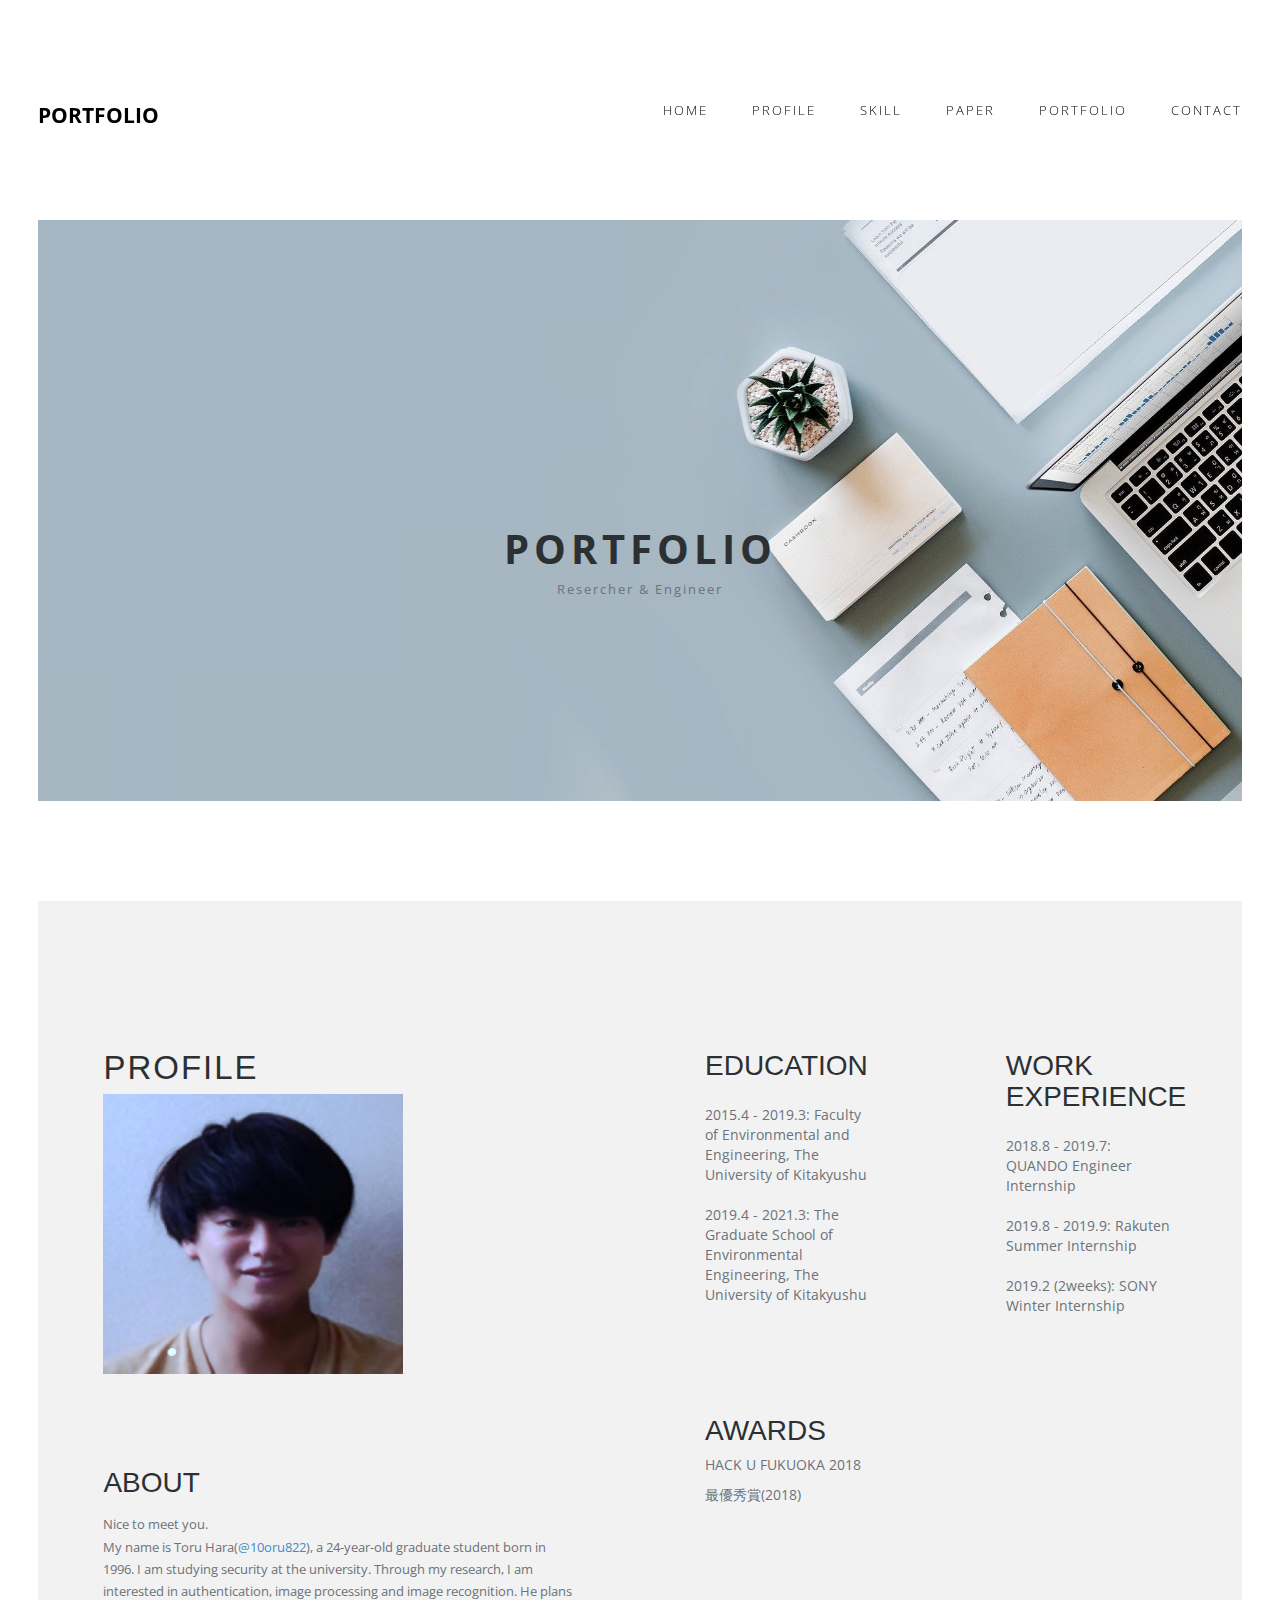
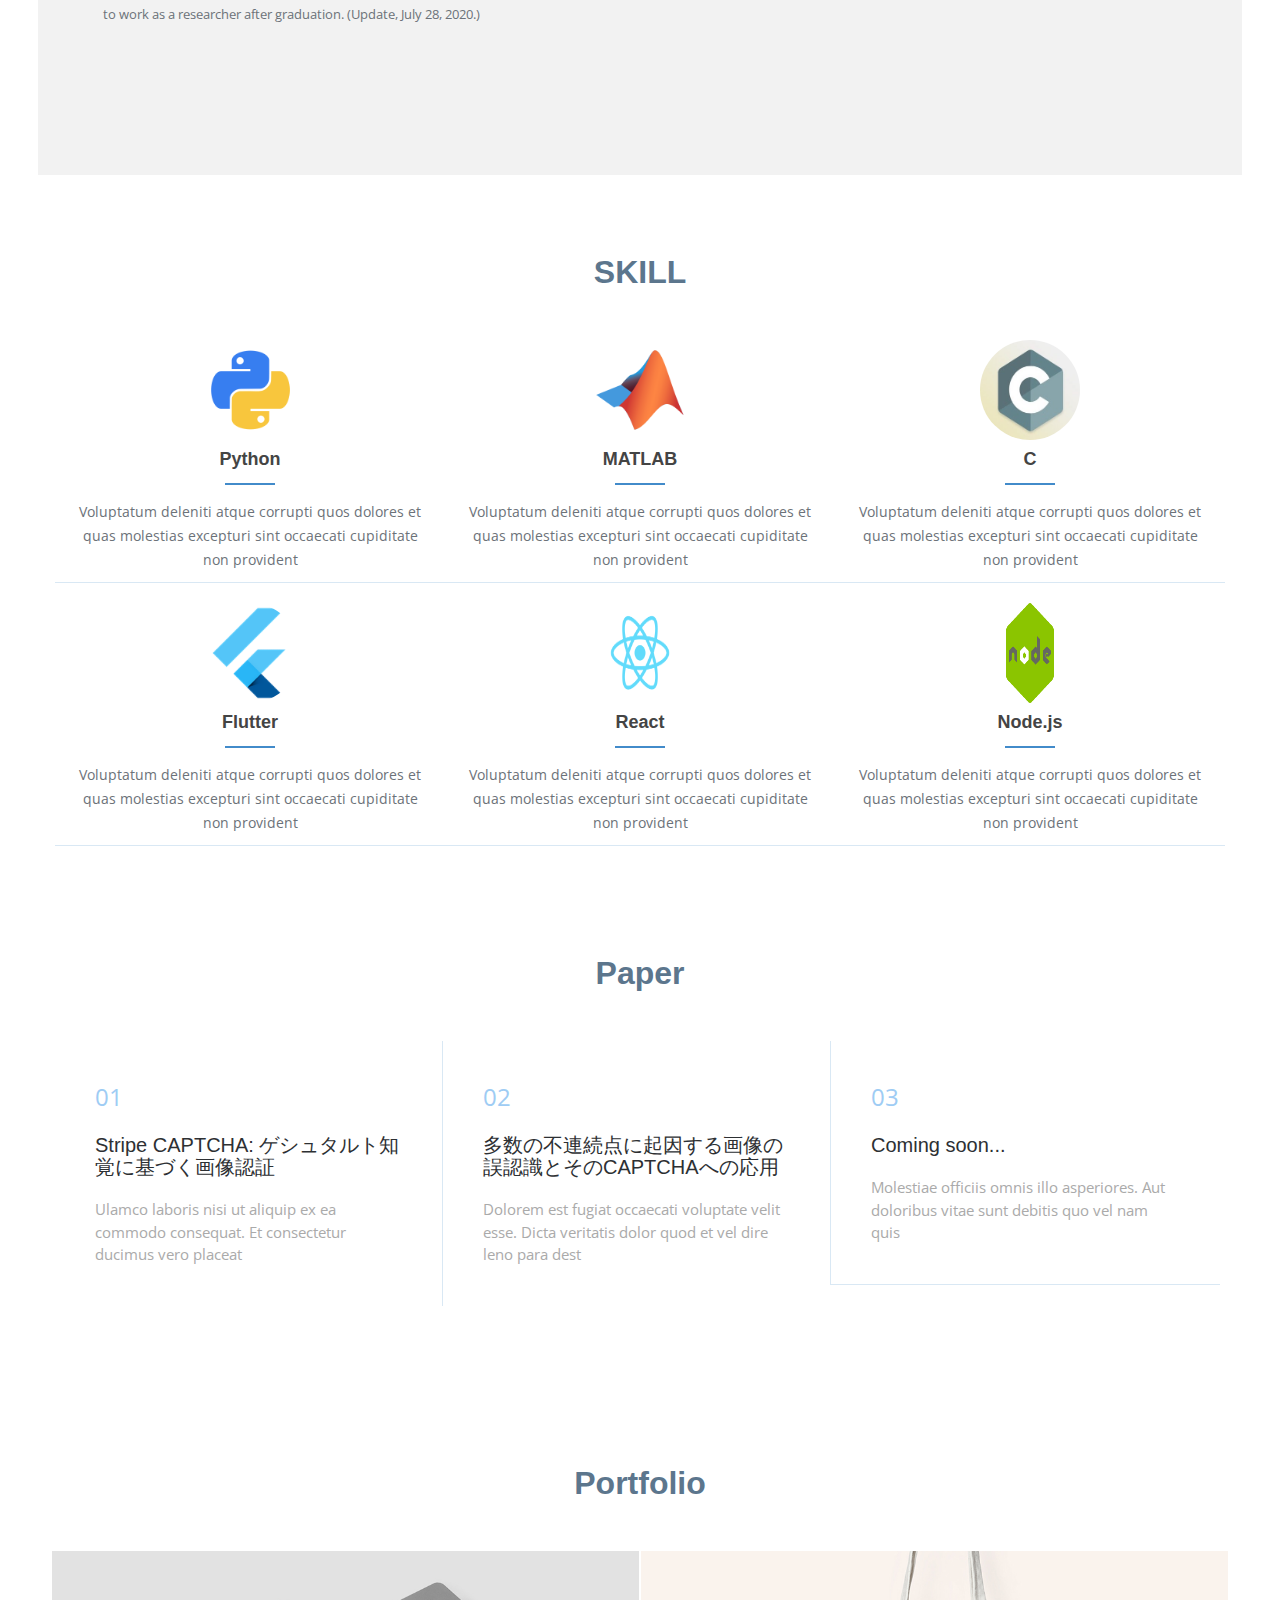
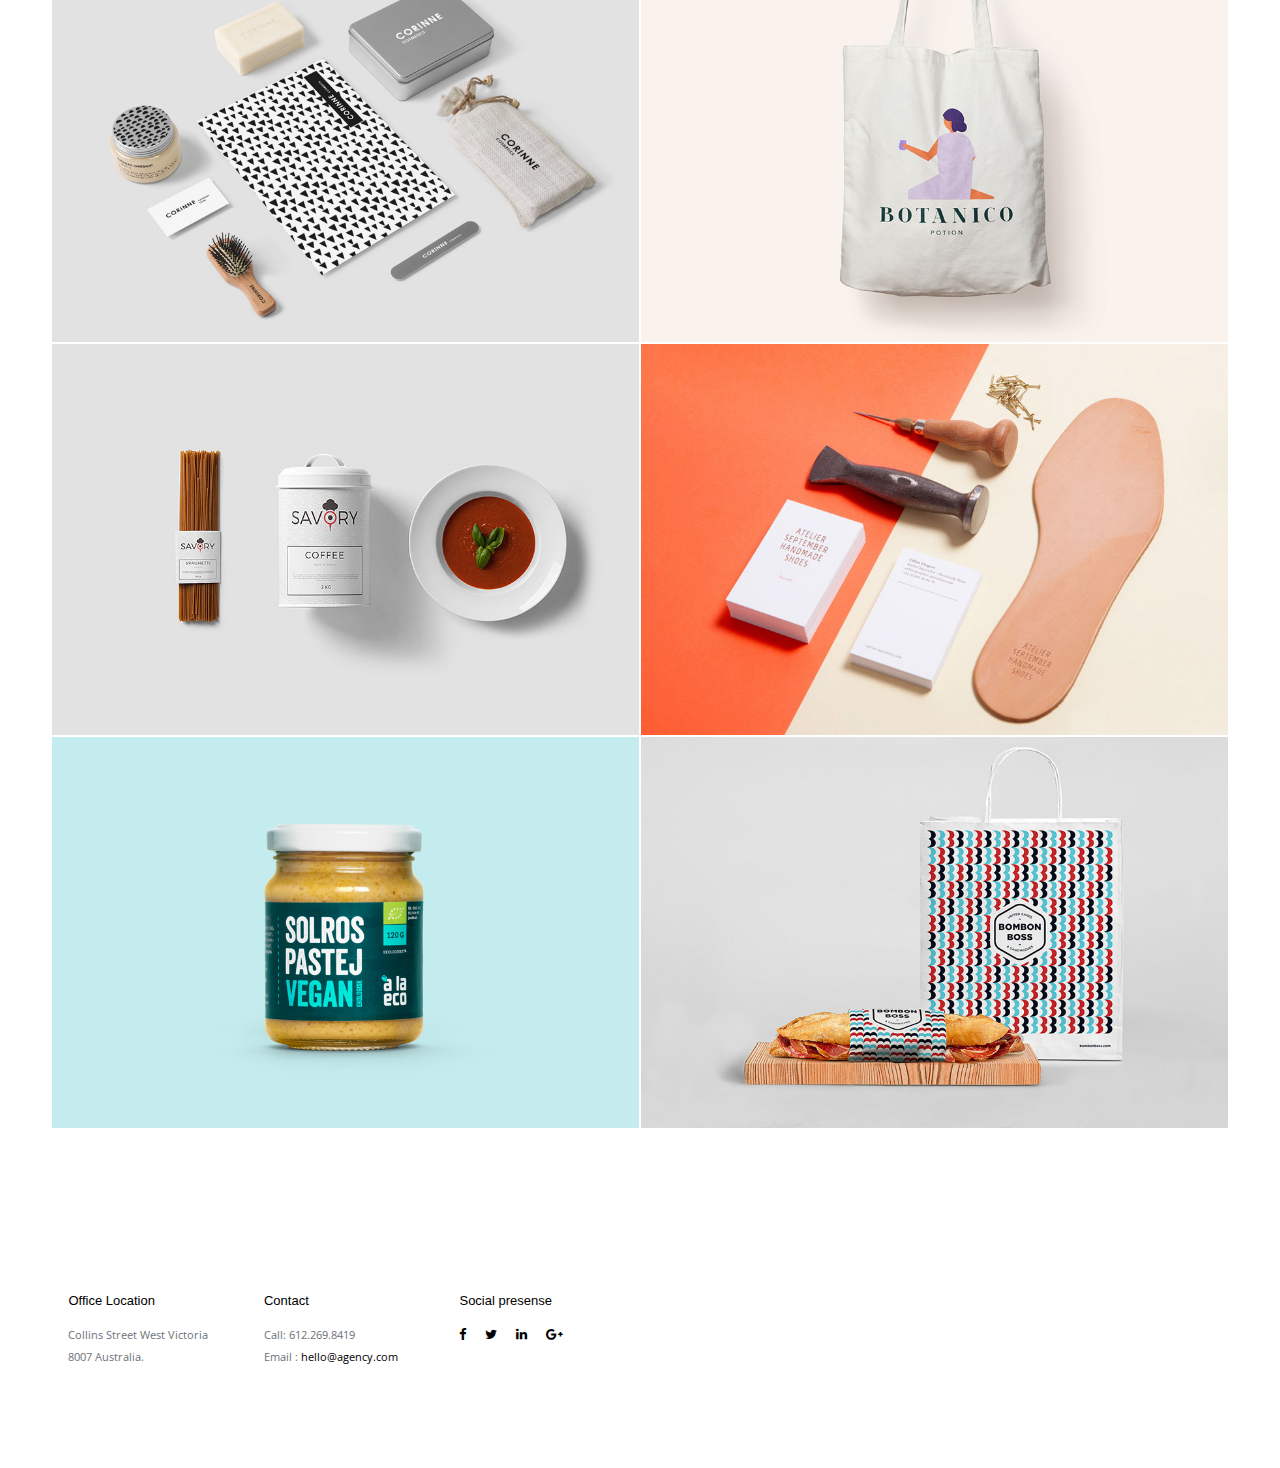
==== commit d5d74ceb: "Create portfolio" ====
--- a/index.html
+++ b/index.html
@@ -67,15 +67,17 @@
           <h4>PROFILE</h4>
           <img src = img/icon.png width="300" height="280">
           <h5>ABOUT</h5>
-          <p>Nice to meet you. <br>My name is Toru Hara(<a href="https://twitter.com/home?lang=ja">@10oru822</a>), a 24-year-old graduate student born in 1996. I am studying security at the university. Through my research, I am interested in authentication, image processing and image recognition. He plans to work as a researcher after graduation. (Update, July 28, 2020.)</p>
+          <p>Nice to meet you. <br>My name is Toru Hara(<a href="https://twitter.com/10oru822">@10oru822</a>), a 24-year-old graduate student born in 1996. I am studying security at the university. Through my research, I am interested in authentication, image processing and image recognition. He plans to work as a researcher after graduation. (Update, July 28, 2020.)</p>
         </div>
       </div>
       <div class="col-md-3 col-sm-6">
         <div class="services-content">
           <h5>EDUCATION</h5>
           <ul>
-            <li><a href="#">2015.4 - 2019.3: The University of Kitakyusyu</a></li>
-            <li><a href="#">2019.4 - 2021.3: The University of Kitakyusyu</a></li>
+            <br>
+            <li>2015.4 - 2019.3: Faculty of Environmental and Engineering, The University of Kitakyushu</li>
+            <br>
+            <li>2019.4 - 2021.3: The Graduate School of Environmental Engineering, The University of Kitakyushu</li>
           </ul>
         </div>
       </div>
@@ -83,9 +85,12 @@
         <div class="services-content">
           <h5>WORK EXPERIENCE</h5>
           <ul>
-            <li><a href="#">2018.8 - 2019.7: QUANDO Engineer Internship</a></li>
-            <li><a href="#">2019.8 - 2019.9: Rakuten Summer Internship</a></li>
-            <li><a href="#">2019.2 (2weeks): SONY Winter Internship</a></li>
+            <br>
+            <li>2018.8 - 2019.7: QUANDO Engineer Internship</li>
+            <br>
+            <li>2019.8 - 2019.9: Rakuten Summer Internship</li>
+            <br>
+            <li>2019.2 (2weeks): SONY Winter Internship</li>
           </ul>
         </div>
       </div>
@@ -93,7 +98,7 @@
         <div class="services-content">
           <h5>AWARDS</h5>
           <ul>
-            <li><a href="#">HACK U FUKUOKA 2018 最優秀賞(2018)</a></li>
+            <li><a href="https://hacku.yahoo.co.jp/hacku2018fukuoka/">HACK U FUKUOKA 2018 最優秀賞(2018)</a></li>
           </ul>
         </div>
       </div>
@@ -111,33 +116,33 @@
   </div>
   <div class="row">
     <div class="col-lg-4 col-md-6 icon-box" data-aos="fade-up">
-      <div class="icon"><i class="icofont-computer"></i></div>
+      <div class="icon"><img src=img/python.png></div>
       <h4 class="title"><a href="">Python</a></h4>
       <p class="description">Voluptatum deleniti atque corrupti quos dolores et quas molestias excepturi sint occaecati cupiditate non provident</p>
     </div>
     <div class="col-lg-4 col-md-6 icon-box" data-aos="fade-up" data-aos-delay="100">
-      <div class="icon"><i class="icofont-chart-bar-graph"></i></div>
+      <div class="icon"><img src=img/matlab.png></div>
       <h4 class="title"><a href="">MATLAB</a></h4>
       <p class="description">Voluptatum deleniti atque corrupti quos dolores et quas molestias excepturi sint occaecati cupiditate non provident</p>
     </div>
     <div class="col-lg-4 col-md-6 icon-box" data-aos="fade-up" data-aos-delay="200">
-      <div class="icon"><i class="icofont-earth"></i></div>
+      <div class="icon"><img src=img/C.png></div>
+      <h4 class="title"><a href="">C</a></h4>
+      <p class="description">Voluptatum deleniti atque corrupti quos dolores et quas molestias excepturi sint occaecati cupiditate non provident</p>
+    </div>
+    <div class="col-lg-4 col-md-6 icon-box" data-aos="fade-up">
+      <div class="icon"><img src=img/flutter.png></div>
       <h4 class="title"><a href="">Flutter</a></h4>
       <p class="description">Voluptatum deleniti atque corrupti quos dolores et quas molestias excepturi sint occaecati cupiditate non provident</p>
     </div>
-    <div class="col-lg-4 col-md-6 icon-box" data-aos="fade-up">
-      <div class="icon"><i class="icofont-computer"></i></div>
-      <h4 class="title"><a href="">Python</a></h4>
-      <p class="description">Voluptatum deleniti atque corrupti quos dolores et quas molestias excepturi sint occaecati cupiditate non provident</p>
-    </div>
     <div class="col-lg-4 col-md-6 icon-box" data-aos="fade-up" data-aos-delay="100">
-      <div class="icon"><i class="icofont-chart-bar-graph"></i></div>
-      <h4 class="title"><a href="">MATLAB</a></h4>
+      <div class="icon"><img src=img/react.png></div>
+      <h4 class="title"><a href="">React</a></h4>
       <p class="description">Voluptatum deleniti atque corrupti quos dolores et quas molestias excepturi sint occaecati cupiditate non provident</p>
     </div>
     <div class="col-lg-4 col-md-6 icon-box" data-aos="fade-up" data-aos-delay="200">
-      <div class="icon"><i class="icofont-earth"></i></div>
-      <h4 class="title"><a href="">Flutter</a></h4>
+      <div class="icon"><img src=img/node.png></div>
+      <h4 class="title"><a href="">Node.js</a></h4>
       <p class="description">Voluptatum deleniti atque corrupti quos dolores et quas molestias excepturi sint occaecati cupiditate non provident</p>
     </div>
 
@@ -154,32 +159,17 @@
       <div class="row no-gutters">
         <div class="col-lg-4 col-md-6 content-item" data-aos="fade-up">
           <span>01</span>
-          <h4>不連続点画像</h4>
+          <h4>Stripe CAPTCHA: ゲシュタルト知覚に基づく画像認証</h4>
           <p>Ulamco laboris nisi ut aliquip ex ea commodo consequat. Et consectetur ducimus vero placeat</p>
         </div>
         <div class="col-lg-4 col-md-6 content-item" data-aos="fade-up" data-aos-delay="100">
           <span>02</span>
-          <h4>Repellat Nihil</h4>
+          <h4>多数の不連続点に起因する画像の誤認識とそのCAPTCHAへの応用</h4>
           <p>Dolorem est fugiat occaecati voluptate velit esse. Dicta veritatis dolor quod et vel dire leno para dest</p>
         </div>
         <div class="col-lg-4 col-md-6 content-item" data-aos="fade-up" data-aos-delay="200">
           <span>03</span>
-          <h4> Ad ad velit qui</h4>
-          <p>Molestiae officiis omnis illo asperiores. Aut doloribus vitae sunt debitis quo vel nam quis</p>
-        </div>
-        <div class="col-lg-4 col-md-6 content-item" data-aos="fade-up" data-aos-delay="300">
-          <span>04</span>
-          <h4>不連続点画像</h4>
-          <p>Ulamco laboris nisi ut aliquip ex ea commodo consequat. Et consectetur ducimus vero placeat</p>
-        </div>
-        <div class="col-lg-4 col-md-6 content-item" data-aos="fade-up" data-aos-delay="400">
-          <span>05</span>
-          <h4>Repellat Nihil</h4>
-          <p>Dolorem est fugiat occaecati voluptate velit esse. Dicta veritatis dolor quod et vel dire leno para dest</p>
-        </div>
-        <div class="col-lg-4 col-md-6 content-item" data-aos="fade-up" data-aos-delay="500">
-          <span>06</span>
-          <h4> Ad ad velit qui</h4>
+          <h4> Coming soon...</h4>
           <p>Molestiae officiis omnis illo asperiores. Aut doloribus vitae sunt debitis quo vel nam quis</p>
         </div>
       </div>
@@ -269,10 +259,6 @@
         <li><a href="#"><i class="fa fa-linkedin"></i></a></li>
         <li><a href="#"><i class="fa fa-google-plus"></i></a></li>
       </ul>
-    </div>
-    <div class="col-md-6 right">
-      <p>© 2015 All rights reserved. All Rights Reserved<br>
-        Made with <i class="fa fa-heart pulse"></i> by <a href="http://www.designstub.com/">Designstub</a></p>
     </div>
   </div>
 </footer>
--- a/css/main.css
+++ b/css/main.css
@@ -376,9 +376,9 @@
 	font-weight: 300;
 }
 .services h5 {
-	font-size: 25px;
+	font-size: 28px;
 	font-weight: 300;
-	margin-top:10%;
+	margin-top:20%;
 	margin-bottom: 2%;
 	text-transform: none;
 }
@@ -391,11 +391,16 @@
 .services-content {
 	margin: 50px;
 }
+
+.services-content li {
+	color: #6c7279;
+}
+
 .services-content li a {
 	color: #6c7279;
 	line-height: 30px;
 }
-.services-content li a:hover {
+.services-content a:hover {
 	color: #000;
 }
 /* ------------------------------------------------------------------------------
--- a/css/style.css
+++ b/css/style.css
@@ -124,6 +124,12 @@
   font-size: 14px;
 }
 
+.skill .icon img{
+    border-radius: 50%;  /* 角丸半径を50%にする(=円形にする) */
+    width:  100px;       /* ※縦横を同値に */
+    height: 100px;       /* ※縦横を同値に */
+}
+
 /*--------------------------------------------------------------
 # 論文
 --------------------------------------------------------------*/
@@ -150,7 +156,7 @@
 }
 
 .about-lists .content-item h4 {
-  font-size: 28px;
+  font-size: 20px;
   font-weight: 400;
   padding: 0;
   margin: 20px 0;
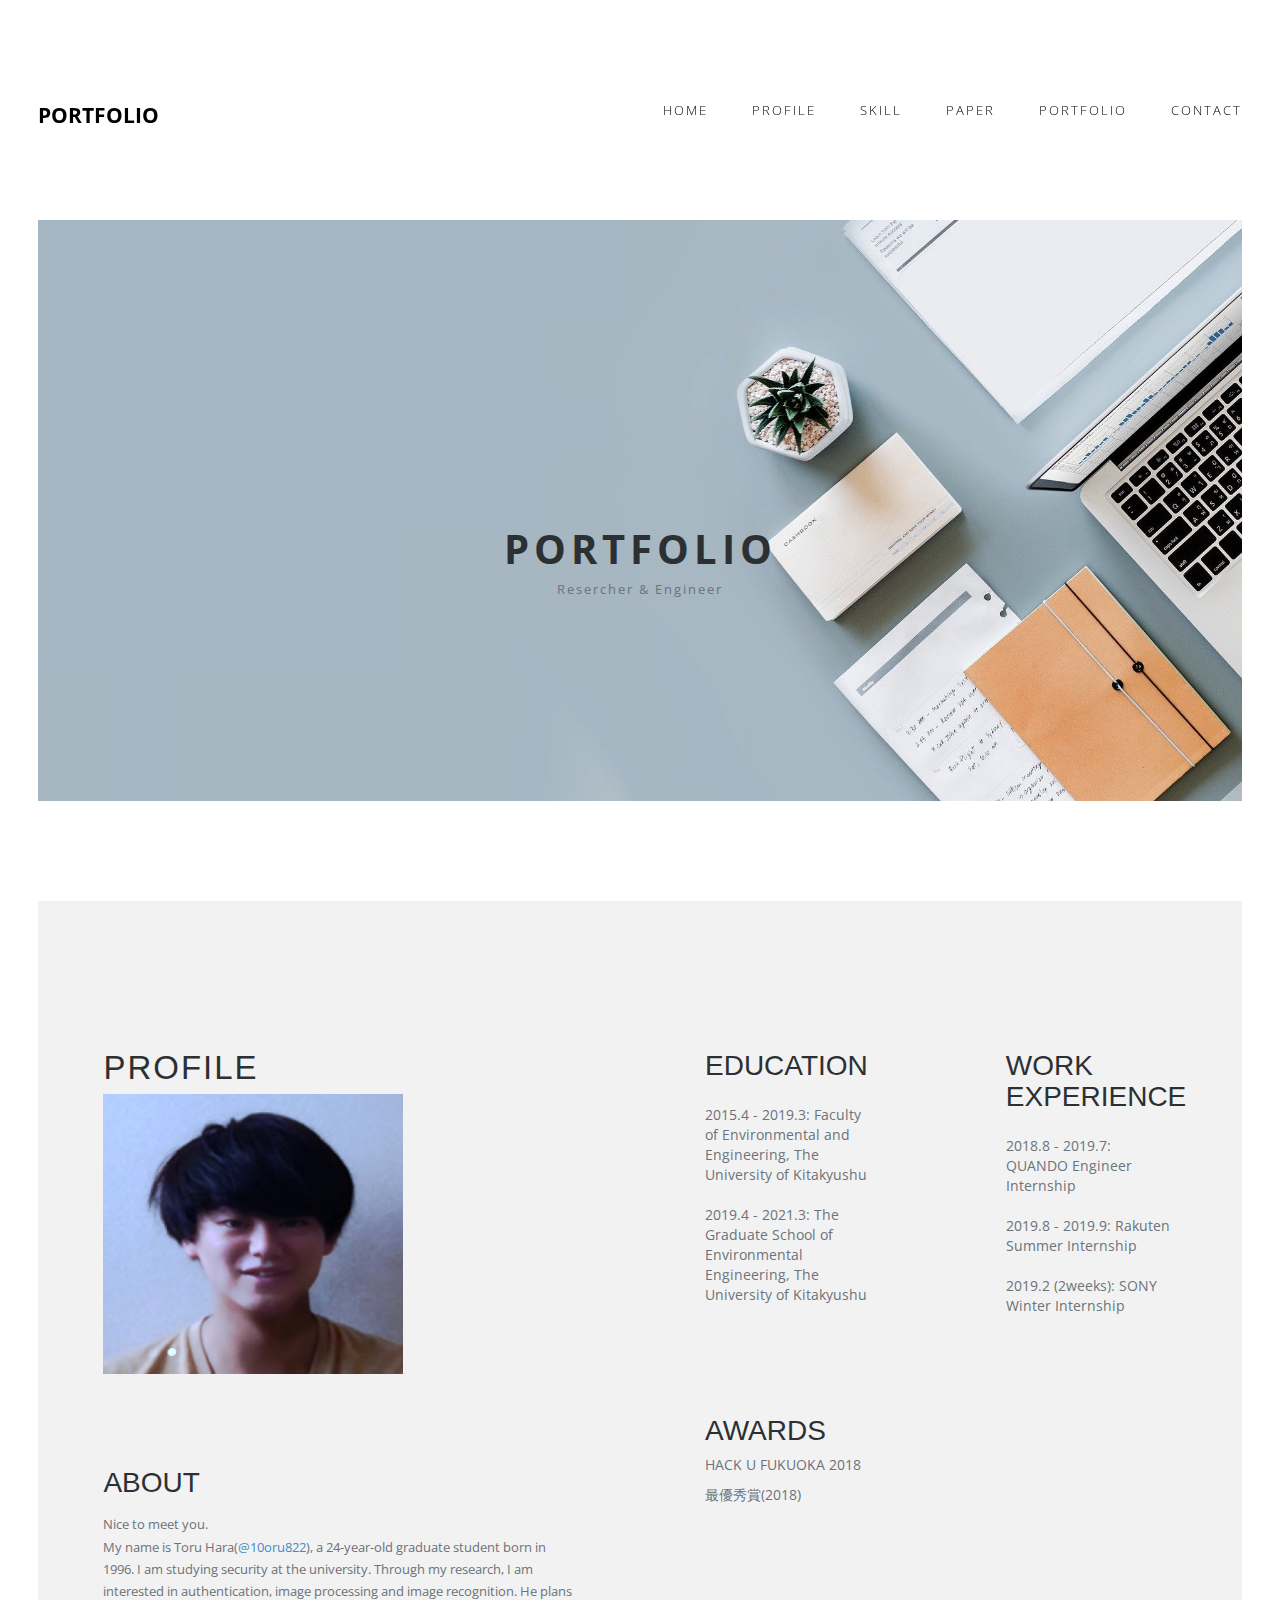
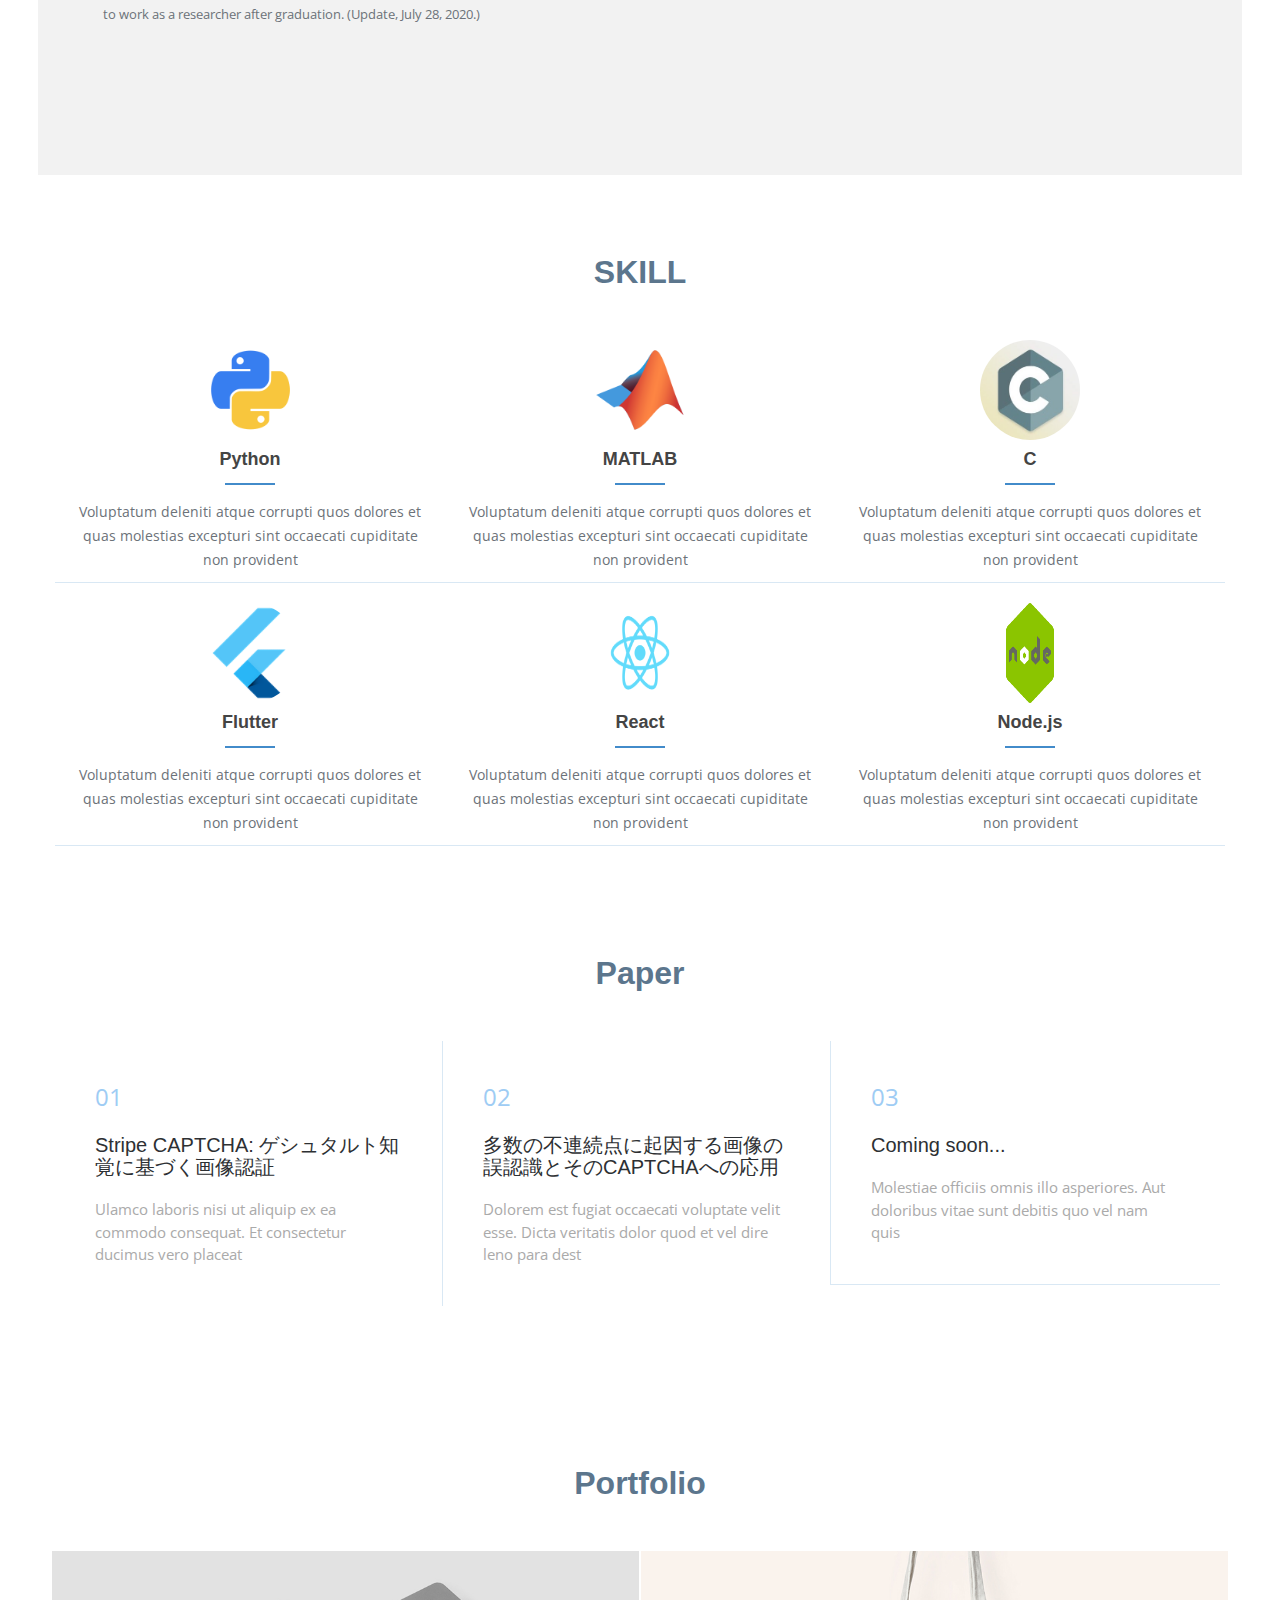
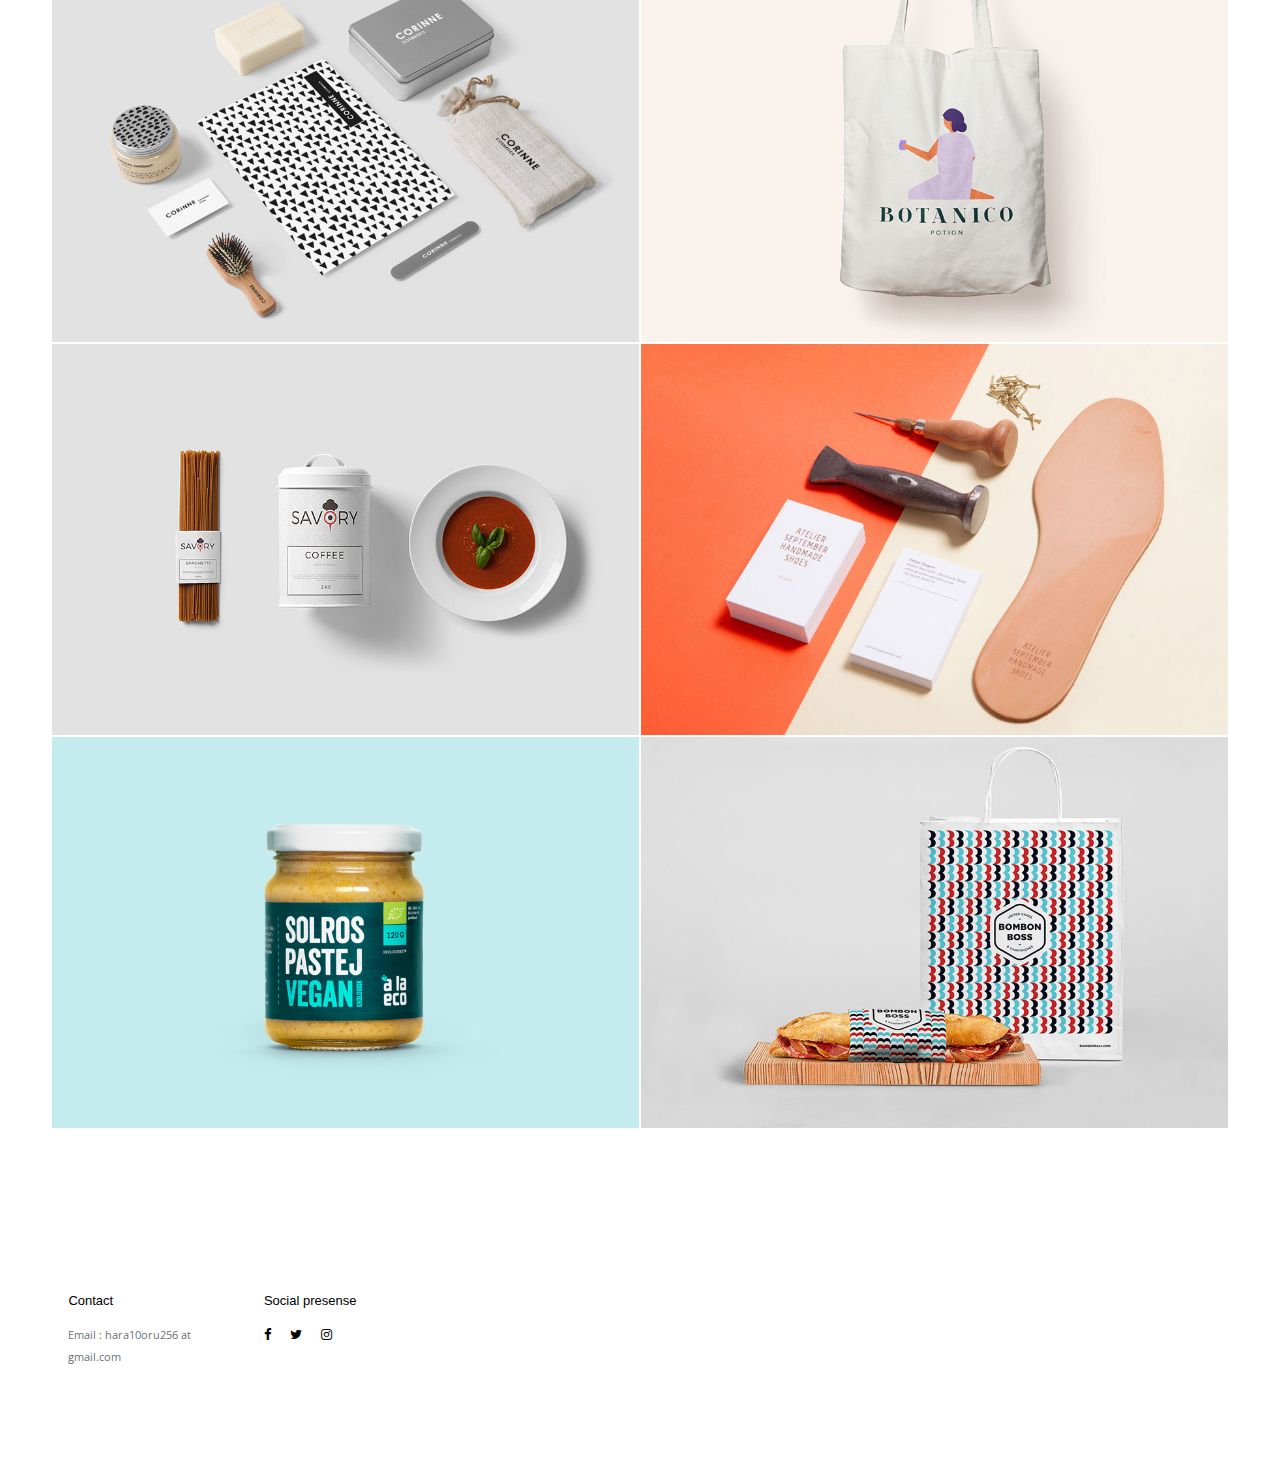
==== commit 17064ff5: "Create portfolio" ====
--- a/index.html
+++ b/index.html
@@ -243,21 +243,15 @@
 <footer id="contact" class="footer">
   <div class="container-fluid">
     <div class="col-md-2 left">
-      <h4>Office Location</h4>
-      <p> Collins Street West Victoria 8007 Australia.</p>
-    </div>
-    <div class="col-md-2 left">
       <h4>Contact</h4>
-      <p> Call: 612.269.8419 <br>
-        Email : <a href="mailto:hello@agency.com"> hello@agency.com </a></p>
+      <p>Email : hara10oru256 at gmail.com </p>
     </div>
     <div class="col-md-2 left">
       <h4>Social presense</h4>
       <ul class="footer-share">
-        <li><a href="#"><i class="fa fa-facebook"></i></a></li>
-        <li><a href="#"><i class="fa fa-twitter"></i></a></li>
-        <li><a href="#"><i class="fa fa-linkedin"></i></a></li>
-        <li><a href="#"><i class="fa fa-google-plus"></i></a></li>
+        <li><a href="https://www.facebook.com/profile.php?id=100027082960101"><i class="fa fa-facebook"></i></a></li>
+        <li><a href="https://twitter.com/10oru822"><i class="fa fa-twitter"></i></a></li>
+        <li><a href="https://www.instagram.com/h.ruto/"><i class="fa fa-instagram"></i></a></li>
       </ul>
     </div>
   </div>
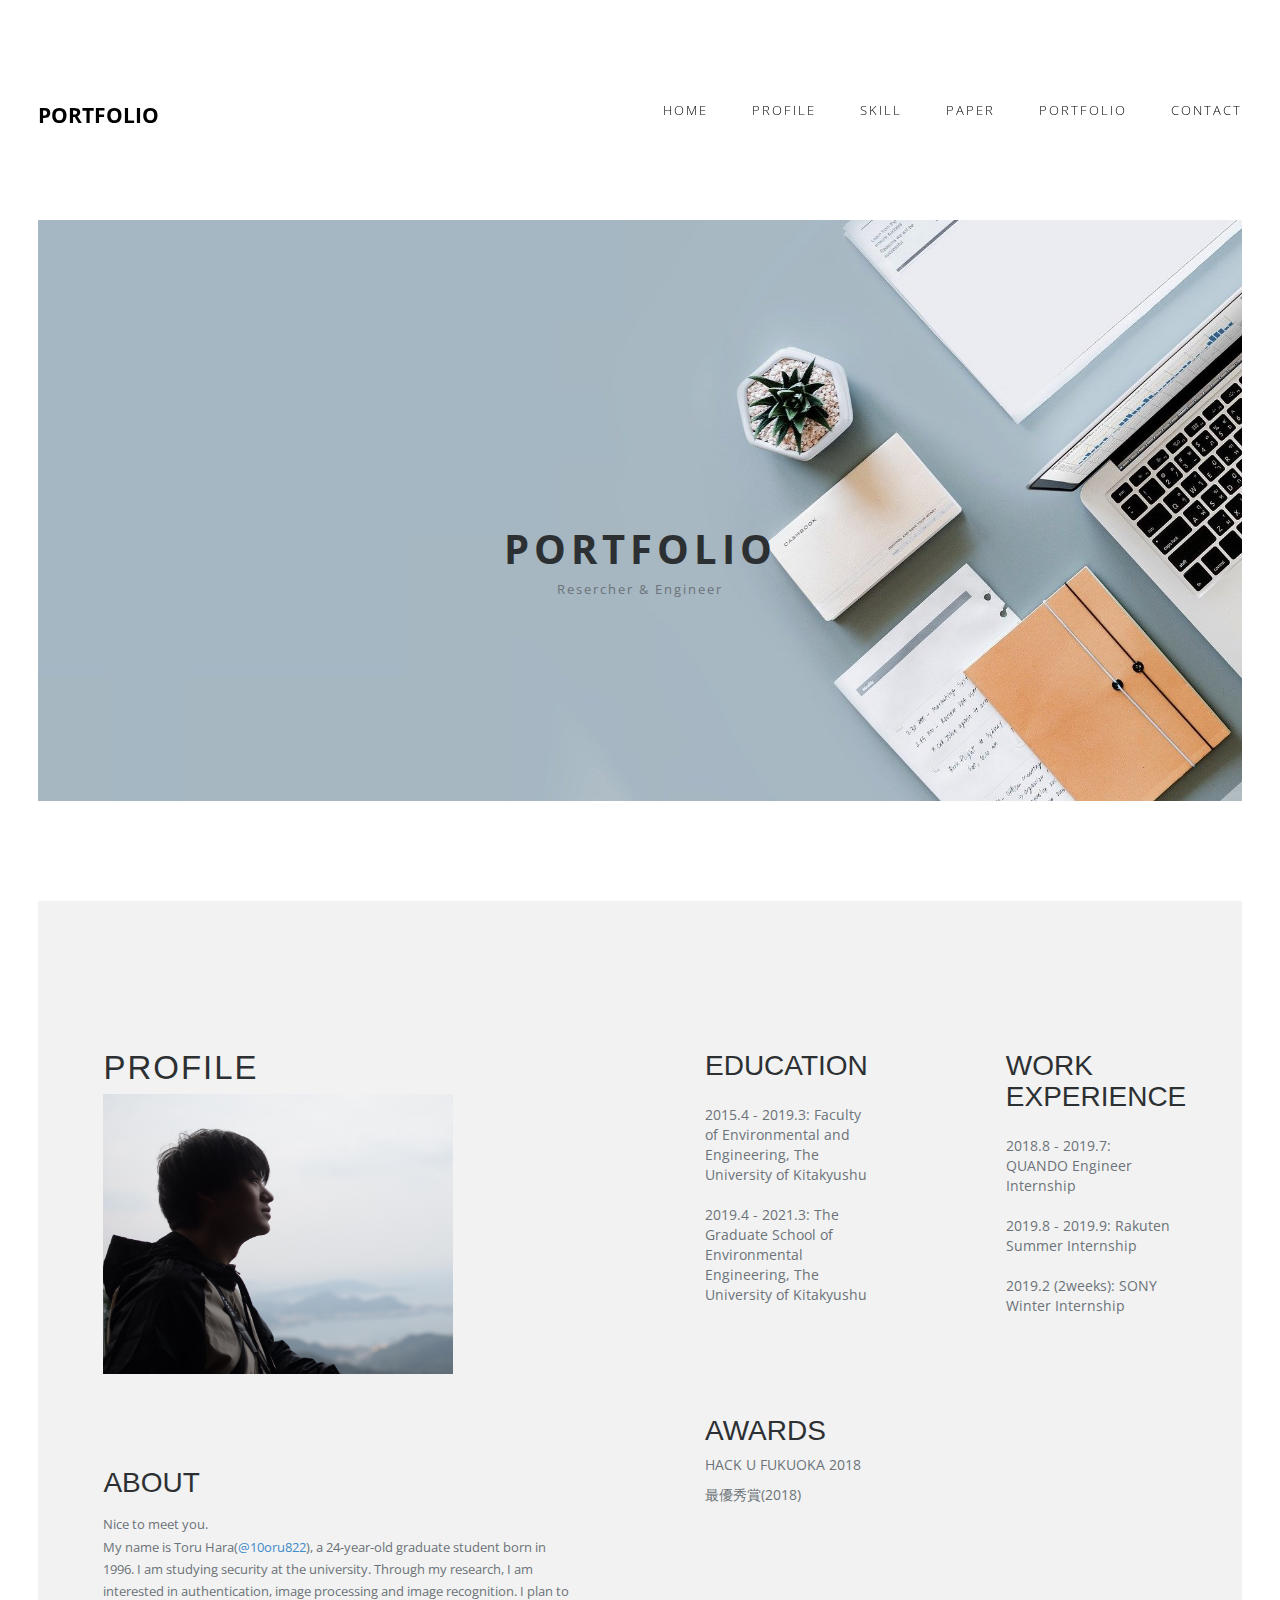
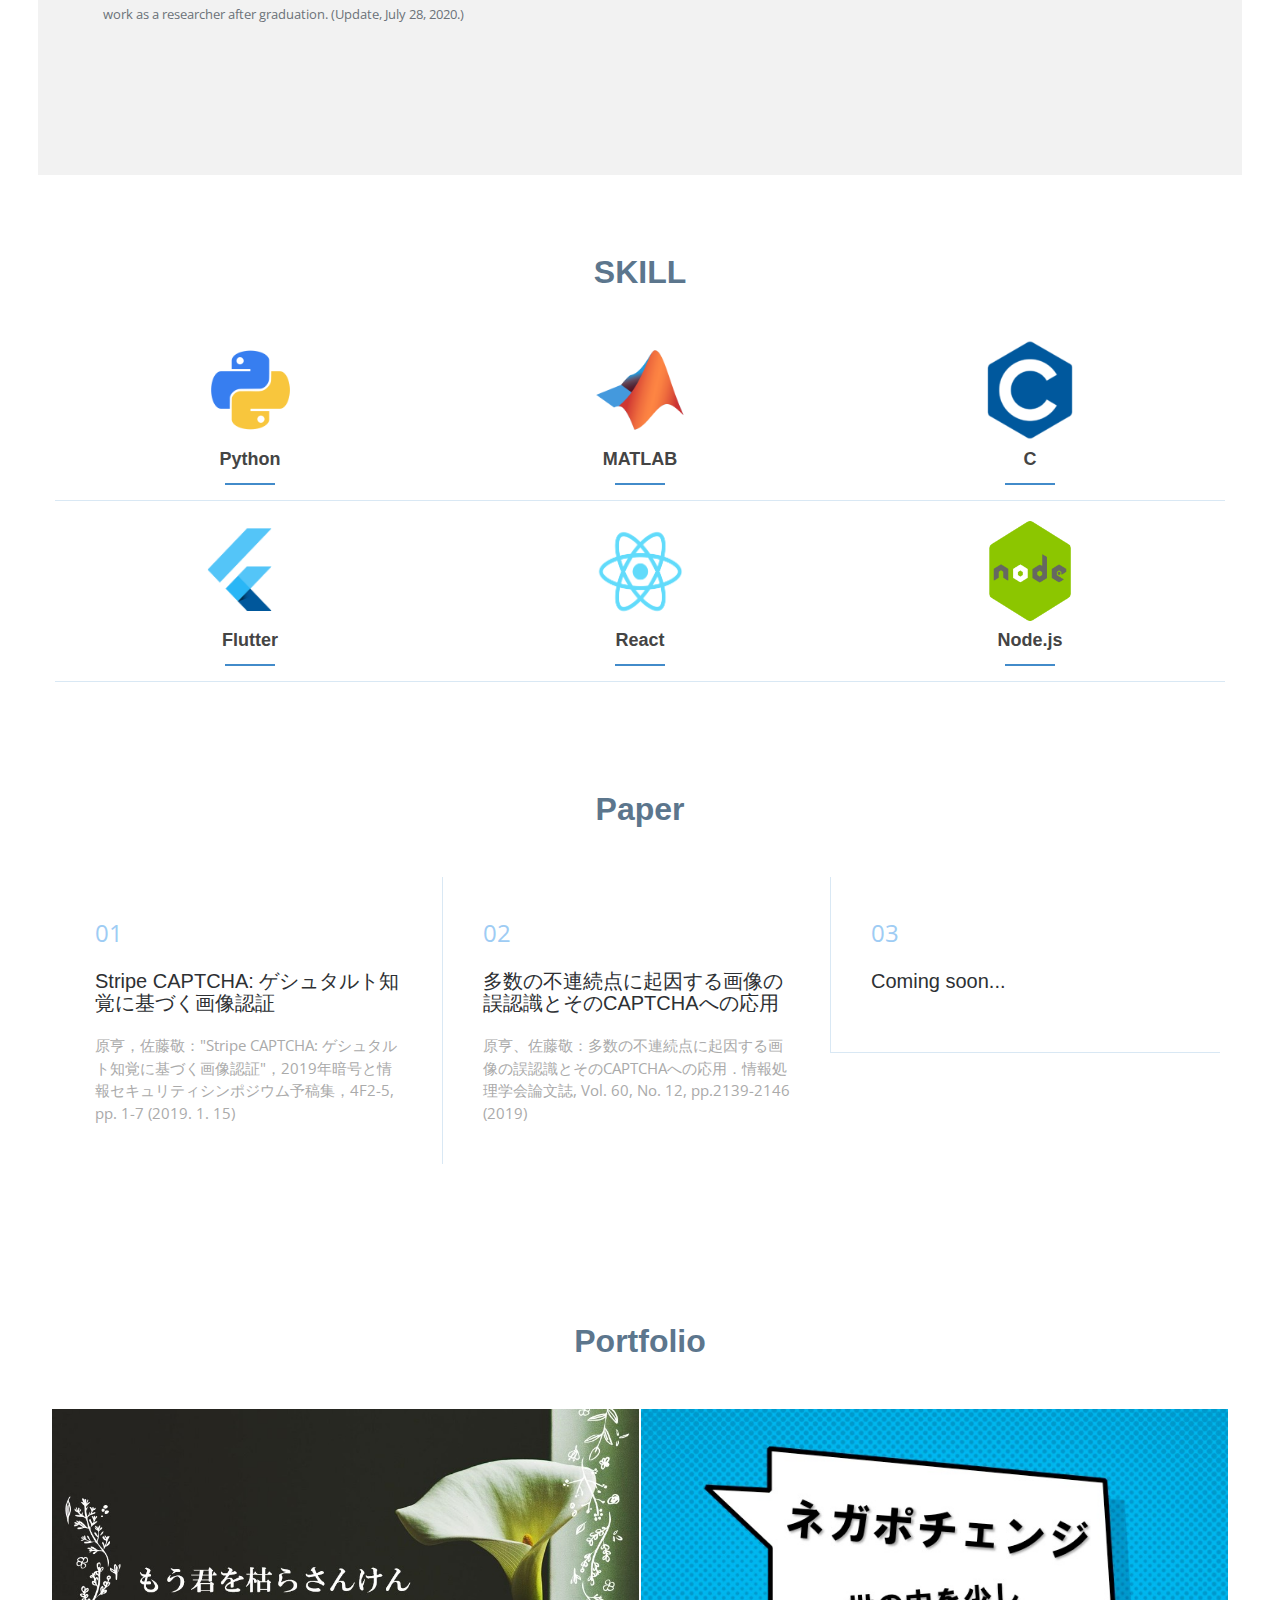
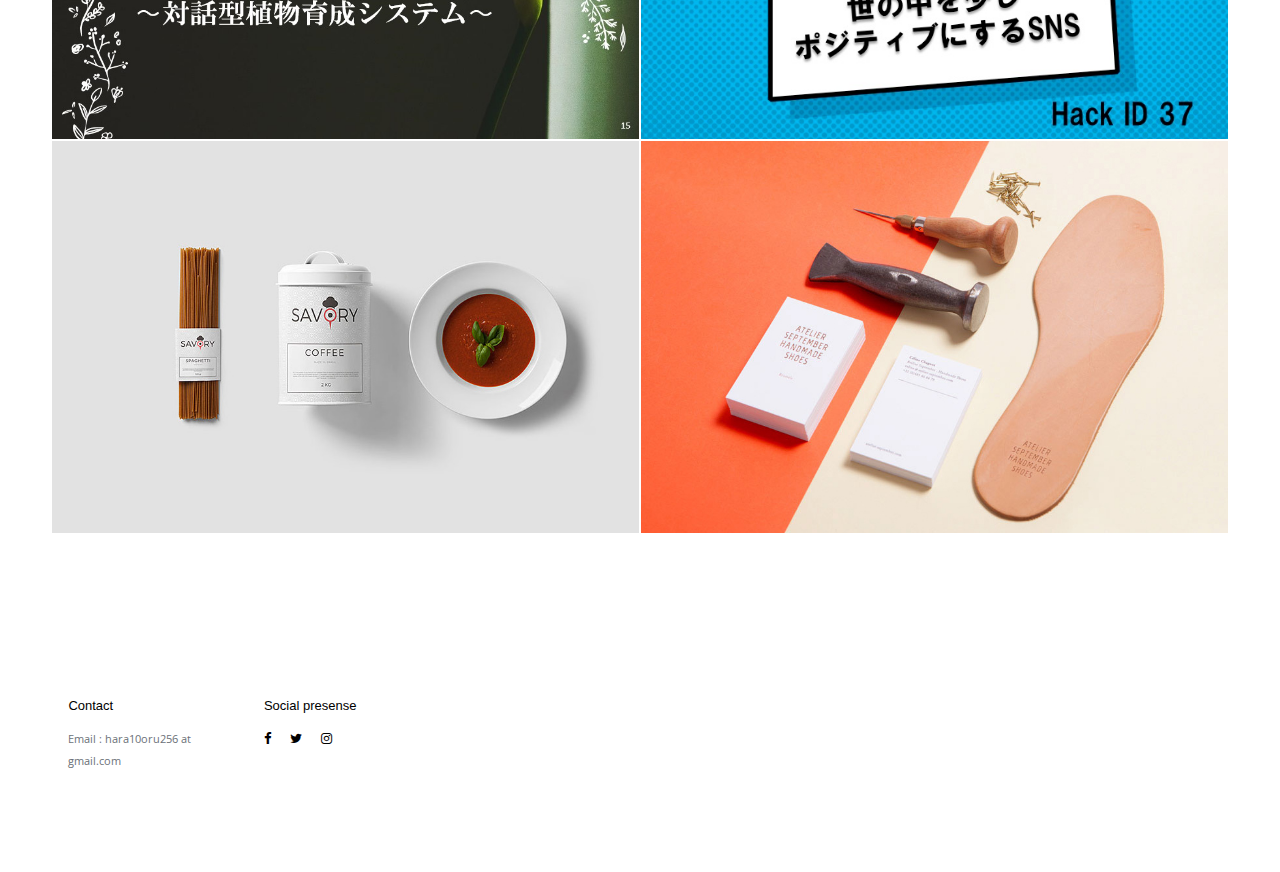
==== commit 1634a6b3: "Create portfolio" ====
--- a/index.html
+++ b/index.html
@@ -65,9 +65,9 @@
       <div class="col-md-6 col-sm-6">
         <div class="services-content">
           <h4>PROFILE</h4>
-          <img src = img/icon.png width="300" height="280">
+          <img src = img/icon.png width="350" height="280">
           <h5>ABOUT</h5>
-          <p>Nice to meet you. <br>My name is Toru Hara(<a href="https://twitter.com/10oru822">@10oru822</a>), a 24-year-old graduate student born in 1996. I am studying security at the university. Through my research, I am interested in authentication, image processing and image recognition. He plans to work as a researcher after graduation. (Update, July 28, 2020.)</p>
+          <p>Nice to meet you. <br>My name is Toru Hara(<a href="https://twitter.com/10oru822">@10oru822</a>), a 24-year-old graduate student born in 1996. I am studying security at the university. Through my research, I am interested in authentication, image processing and image recognition. I plan to work as a researcher after graduation. (Update, July 28, 2020.)</p>
         </div>
       </div>
       <div class="col-md-3 col-sm-6">
@@ -118,32 +118,26 @@
     <div class="col-lg-4 col-md-6 icon-box" data-aos="fade-up">
       <div class="icon"><img src=img/python.png></div>
       <h4 class="title"><a href="">Python</a></h4>
-      <p class="description">Voluptatum deleniti atque corrupti quos dolores et quas molestias excepturi sint occaecati cupiditate non provident</p>
     </div>
     <div class="col-lg-4 col-md-6 icon-box" data-aos="fade-up" data-aos-delay="100">
       <div class="icon"><img src=img/matlab.png></div>
       <h4 class="title"><a href="">MATLAB</a></h4>
-      <p class="description">Voluptatum deleniti atque corrupti quos dolores et quas molestias excepturi sint occaecati cupiditate non provident</p>
     </div>
     <div class="col-lg-4 col-md-6 icon-box" data-aos="fade-up" data-aos-delay="200">
       <div class="icon"><img src=img/C.png></div>
       <h4 class="title"><a href="">C</a></h4>
-      <p class="description">Voluptatum deleniti atque corrupti quos dolores et quas molestias excepturi sint occaecati cupiditate non provident</p>
     </div>
     <div class="col-lg-4 col-md-6 icon-box" data-aos="fade-up">
       <div class="icon"><img src=img/flutter.png></div>
       <h4 class="title"><a href="">Flutter</a></h4>
-      <p class="description">Voluptatum deleniti atque corrupti quos dolores et quas molestias excepturi sint occaecati cupiditate non provident</p>
     </div>
     <div class="col-lg-4 col-md-6 icon-box" data-aos="fade-up" data-aos-delay="100">
       <div class="icon"><img src=img/react.png></div>
       <h4 class="title"><a href="">React</a></h4>
-      <p class="description">Voluptatum deleniti atque corrupti quos dolores et quas molestias excepturi sint occaecati cupiditate non provident</p>
     </div>
     <div class="col-lg-4 col-md-6 icon-box" data-aos="fade-up" data-aos-delay="200">
       <div class="icon"><img src=img/node.png></div>
       <h4 class="title"><a href="">Node.js</a></h4>
-      <p class="description">Voluptatum deleniti atque corrupti quos dolores et quas molestias excepturi sint occaecati cupiditate non provident</p>
     </div>
 
 </div>
@@ -160,17 +154,17 @@
         <div class="col-lg-4 col-md-6 content-item" data-aos="fade-up">
           <span>01</span>
           <h4>Stripe CAPTCHA: ゲシュタルト知覚に基づく画像認証</h4>
-          <p>Ulamco laboris nisi ut aliquip ex ea commodo consequat. Et consectetur ducimus vero placeat</p>
+          <p>原亨，佐藤敬："Stripe CAPTCHA: ゲシュタルト知覚に基づく画像認証"，2019年暗号と情報セキュリティシンポジウム予稿集，4F2-5, pp. 1-7 (2019. 1. 15)</p>
         </div>
         <div class="col-lg-4 col-md-6 content-item" data-aos="fade-up" data-aos-delay="100">
           <span>02</span>
           <h4>多数の不連続点に起因する画像の誤認識とそのCAPTCHAへの応用</h4>
-          <p>Dolorem est fugiat occaecati voluptate velit esse. Dicta veritatis dolor quod et vel dire leno para dest</p>
+          <p>原亨、佐藤敬：多数の不連続点に起因する画像の誤認識とそのCAPTCHAへの応用．情報処理学会論文誌, Vol. 60, No. 12, pp.2139-2146 (2019)</p>
         </div>
         <div class="col-lg-4 col-md-6 content-item" data-aos="fade-up" data-aos-delay="200">
           <span>03</span>
           <h4> Coming soon...</h4>
-          <p>Molestiae officiis omnis illo asperiores. Aut doloribus vitae sunt debitis quo vel nam quis</p>
+          <p></p>
         </div>
       </div>
     </div>
@@ -186,55 +180,38 @@
       <h2>Portfolio</h2>
     </div>
     <div class="row">
-      <div class="col-sm-6 portfolio-item"> <a href="work-details.html" class="portfolio-link">
-        <div class="caption">
-          <div class="caption-content">
-            <h3>The Shape of Design</h3>
-            <h4>Branding/Graphic</h4>
-          </div>
-        </div>
-        <img src="images/portfolio/work-1.jpg" class="img-responsive" alt=""> </a> </div>
-      <div class="col-sm-6 portfolio-item"> <a href="work-details.html" class="portfolio-link">
+      <div class="col-sm-6 portfolio-item"> <a href="work-details1.html" class="portfolio-link">
+        <div class="caption">
+          <div class="caption-content">
+            <h3>もう君を枯らさんけん<br>〜対話型植物育成システム〜</h3>
+            <h4>Hack U FUKUOKA 2018</h4>
+          </div>
+        </div>
+        <img src="images/portfolio/work-1-1.jpg" class="img-responsive" alt=""> </a> </div>
+      <div class="col-sm-6 portfolio-item"> <a href="work-details2.html" class="portfolio-link">
+        <div class="caption">
+          <div class="caption-content">
+            <h3>ネガポチェンジ<br>〜世の中を少しポジティブにするSNS〜</h3>
+            <h4>Hack Day 2018</h4>
+          </div>
+        </div>
+        <img src="images/portfolio/work-2-1.jpg" class="img-responsive" alt=""> </a> </div>
+      <div class="col-sm-6 portfolio-item"> <a href="work-details3.html" class="portfolio-link">
         <div class="caption">
           <div class="caption-content">
             <h3>czarna kawka</h3>
             <h4>Branding</h4>
           </div>
         </div>
-        <img src="images/portfolio/work-2.jpg" class="img-responsive" alt=""> </a> </div>
-      <div class="col-sm-6 portfolio-item"> <a href="work-details.html" class="portfolio-link">
+        <img src="images/portfolio/work-3.jpg" class="img-responsive" alt=""> </a> </div>
+      <div class="col-sm-6 portfolio-item"> <a href="work-details4.html" class="portfolio-link">
         <div class="caption">
           <div class="caption-content">
             <h3>czarna kawka</h3>
             <h4>Branding</h4>
           </div>
         </div>
-        <img src="images/portfolio/work-3.jpg" class="img-responsive" alt=""> </a> </div>
-      <div class="col-sm-6 portfolio-item"> <a href="work-details.html" class="portfolio-link">
-        <div class="caption">
-          <div class="caption-content">
-            <h3>czarna kawka</h3>
-            <h4>Branding</h4>
-          </div>
-        </div>
         <img src="images/portfolio/work-4.jpg" class="img-responsive" alt=""> </a> </div>
-      <div class="col-sm-6 portfolio-item"> <a href="work-details.html" class="portfolio-link">
-        <div class="caption">
-          <div class="caption-content">
-            <h3>czarna kawka</h3>
-            <h4>Branding</h4>
-          </div>
-        </div>
-        <img src="images/portfolio/work-5.jpg" class="img-responsive" alt=""> </a> </div>
-      <div class="col-sm-6 portfolio-item"> <a href="work-details.html" class="portfolio-link">
-        <div class="caption">
-          <div class="caption-content">
-            <h3>czarna kawka</h3>
-            <h4>Branding</h4>
-          </div>
-        </div>
-        <img src="images/portfolio/work-6.jpg" class="img-responsive" alt=""> </a> </div>
-    </div>
   </div>
 </section>
 
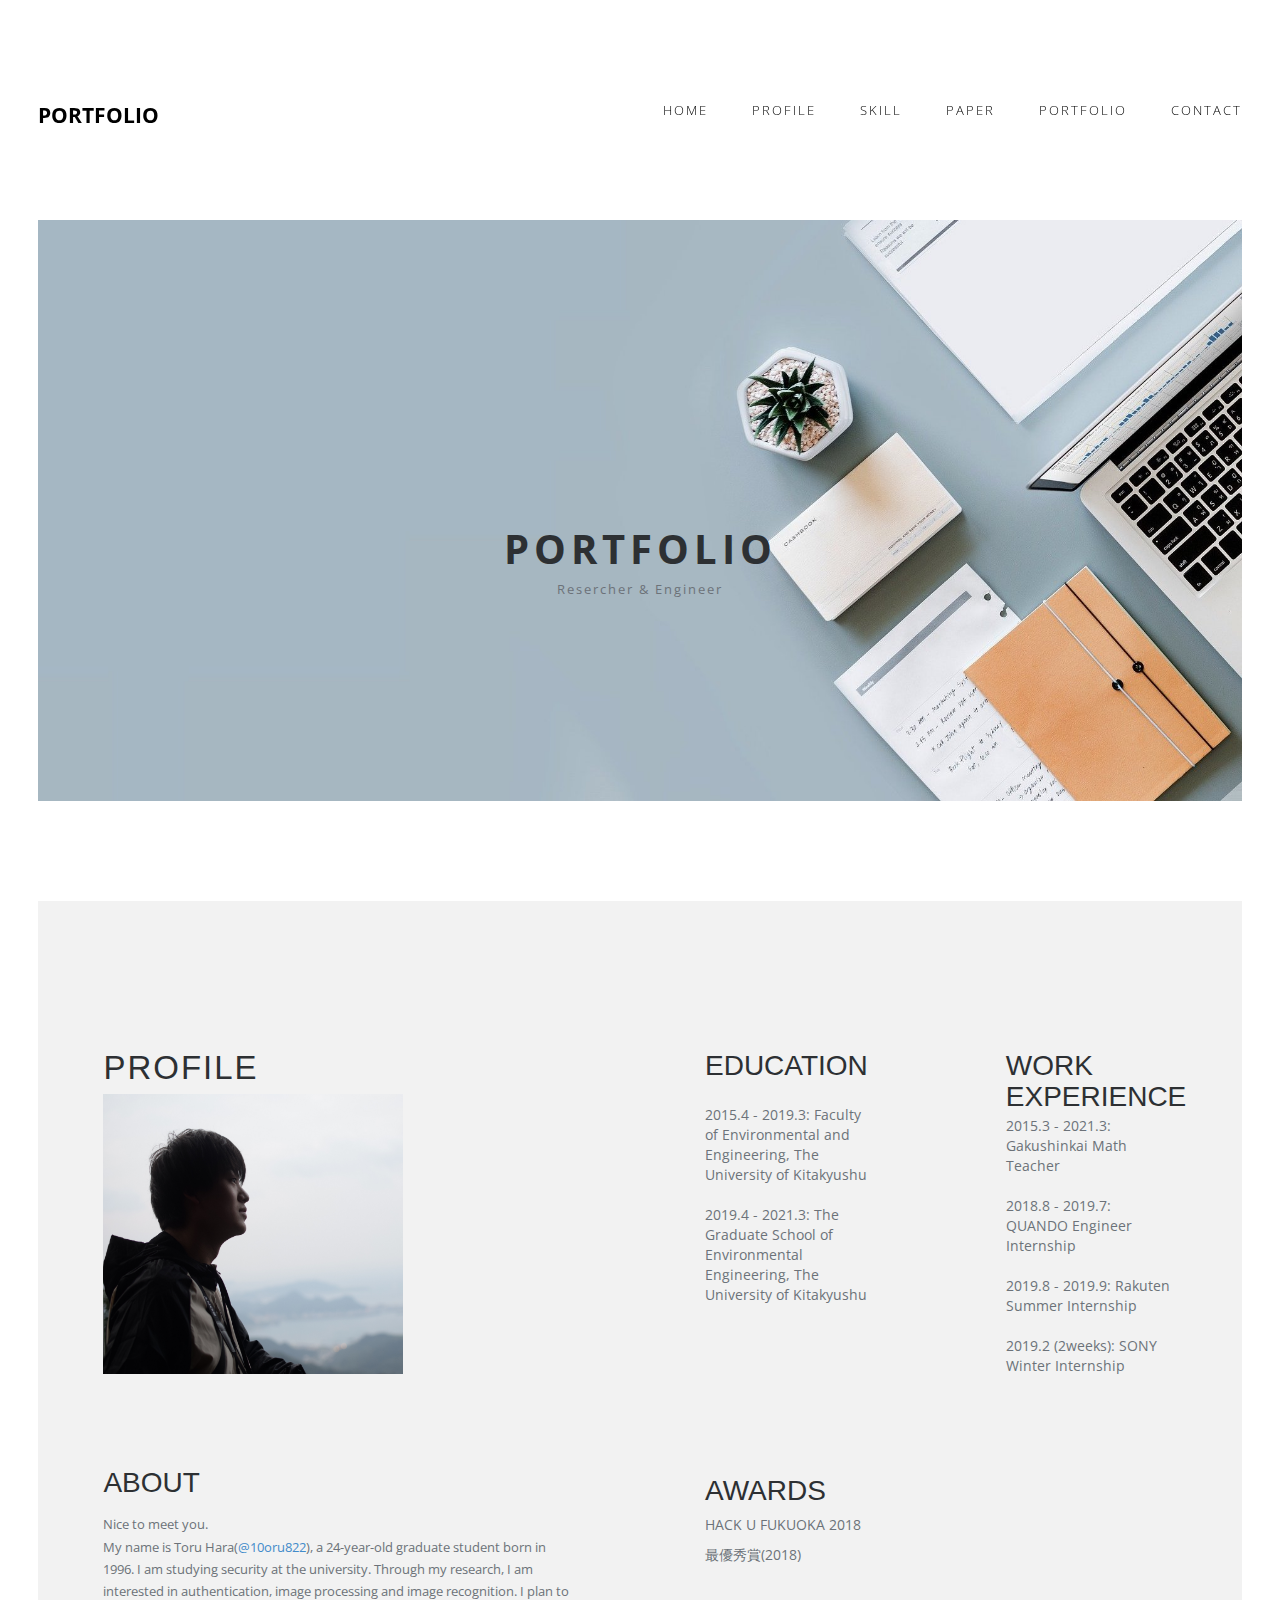
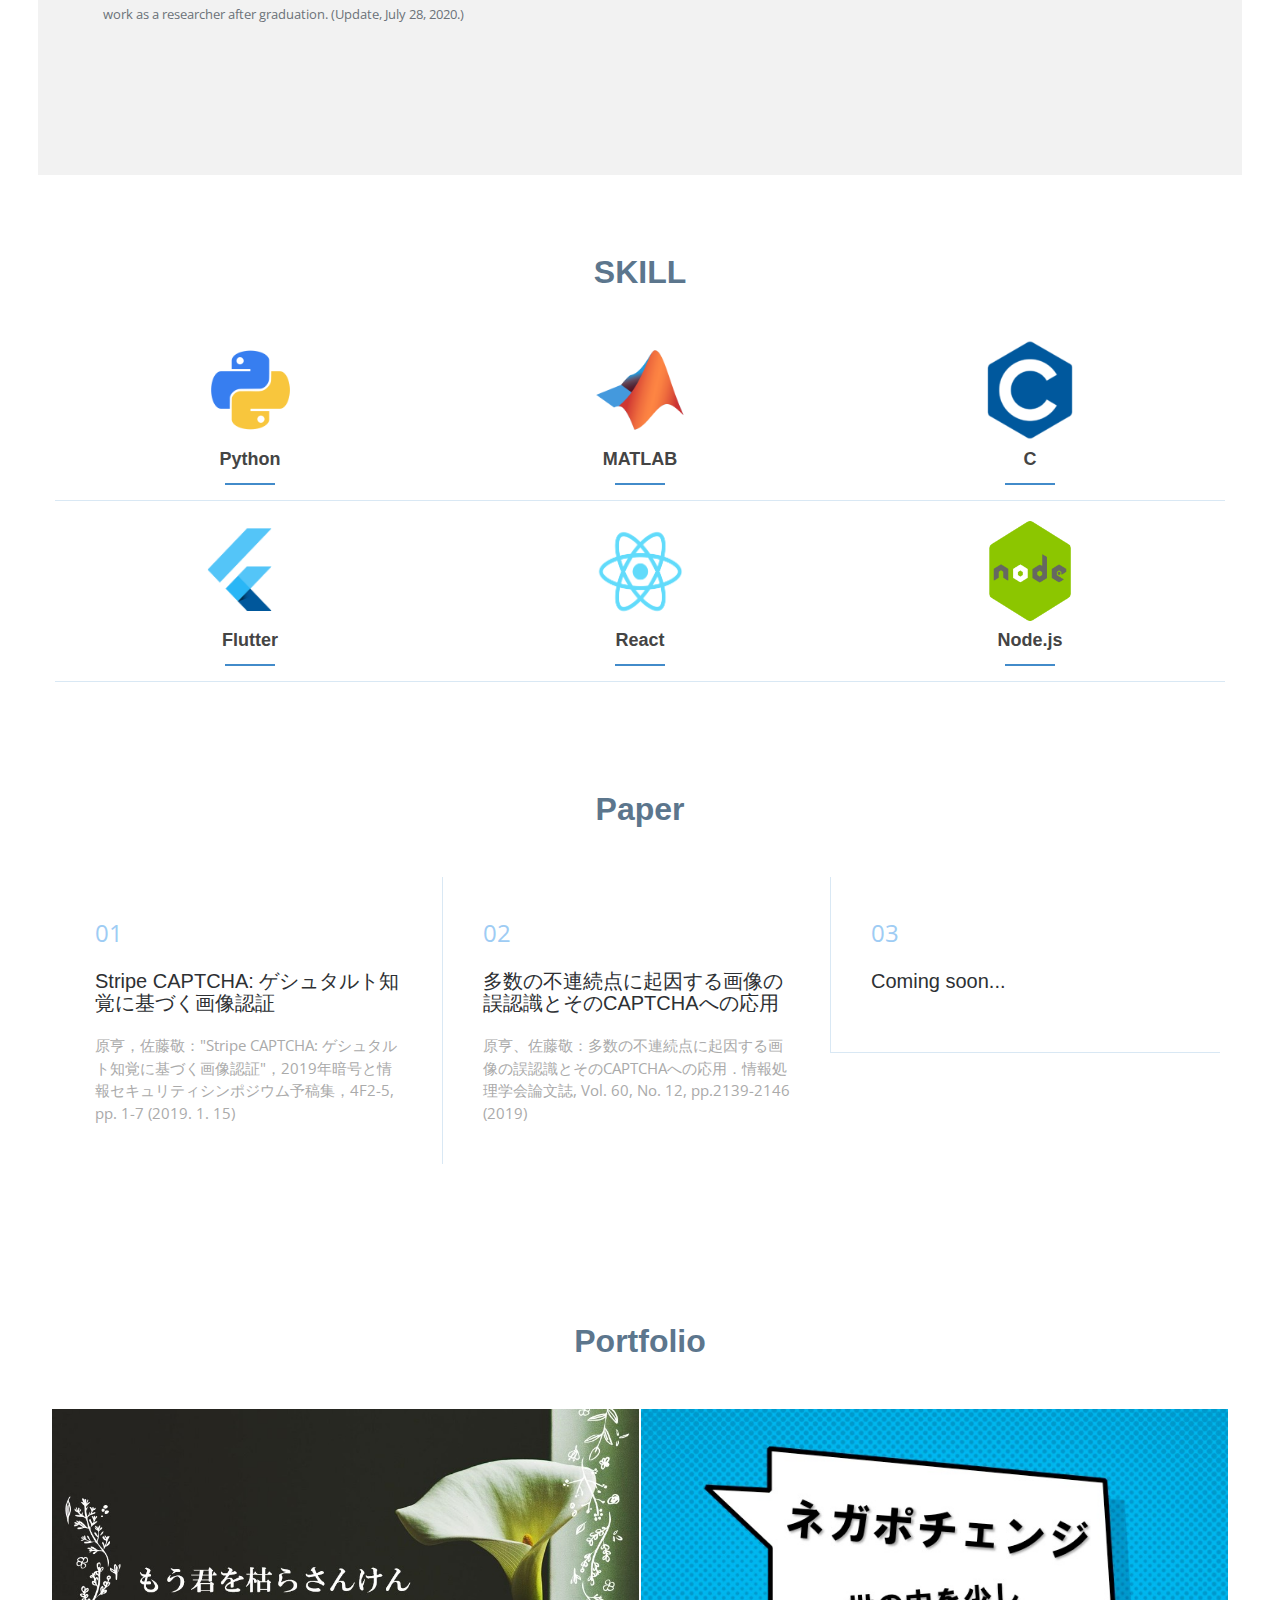
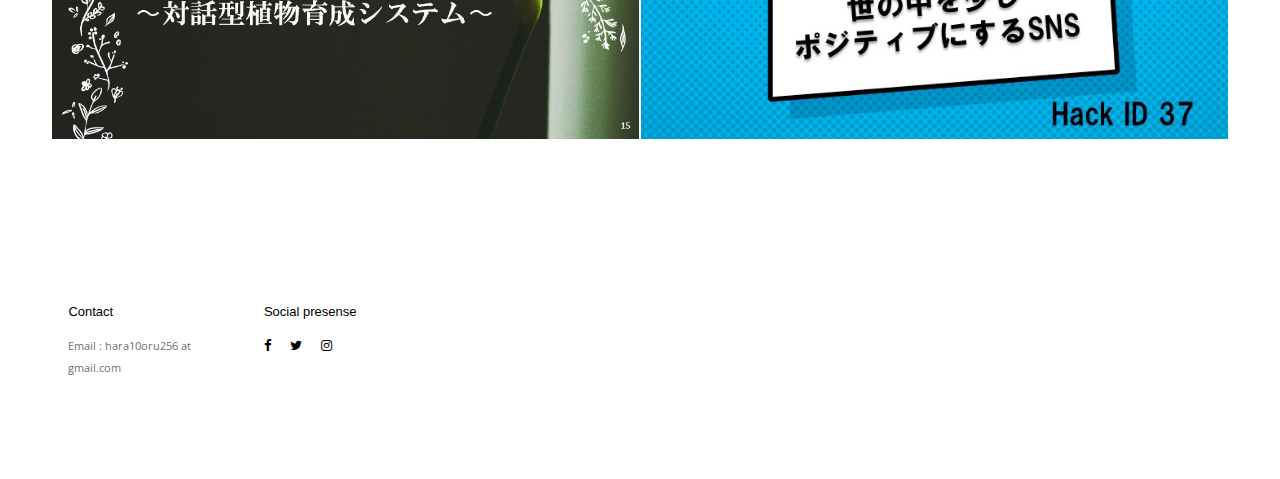
==== commit a85c6de0: "Create portfolio" ====
--- a/index.html
+++ b/index.html
@@ -65,7 +65,7 @@
       <div class="col-md-6 col-sm-6">
         <div class="services-content">
           <h4>PROFILE</h4>
-          <img src = img/icon.png width="350" height="280">
+          <img src = img/icon.png width="300" height="280">
           <h5>ABOUT</h5>
           <p>Nice to meet you. <br>My name is Toru Hara(<a href="https://twitter.com/10oru822">@10oru822</a>), a 24-year-old graduate student born in 1996. I am studying security at the university. Through my research, I am interested in authentication, image processing and image recognition. I plan to work as a researcher after graduation. (Update, July 28, 2020.)</p>
         </div>
@@ -85,6 +85,7 @@
         <div class="services-content">
           <h5>WORK EXPERIENCE</h5>
           <ul>
+            <li>2015.3 - 2021.3: Gakushinkai Math Teacher</li>
             <br>
             <li>2018.8 - 2019.7: QUANDO Engineer Internship</li>
             <br>
@@ -196,6 +197,7 @@
           </div>
         </div>
         <img src="images/portfolio/work-2-1.jpg" class="img-responsive" alt=""> </a> </div>
+      <!--
       <div class="col-sm-6 portfolio-item"> <a href="work-details3.html" class="portfolio-link">
         <div class="caption">
           <div class="caption-content">
@@ -212,6 +214,7 @@
           </div>
         </div>
         <img src="images/portfolio/work-4.jpg" class="img-responsive" alt=""> </a> </div>
+        -->
   </div>
 </section>
 
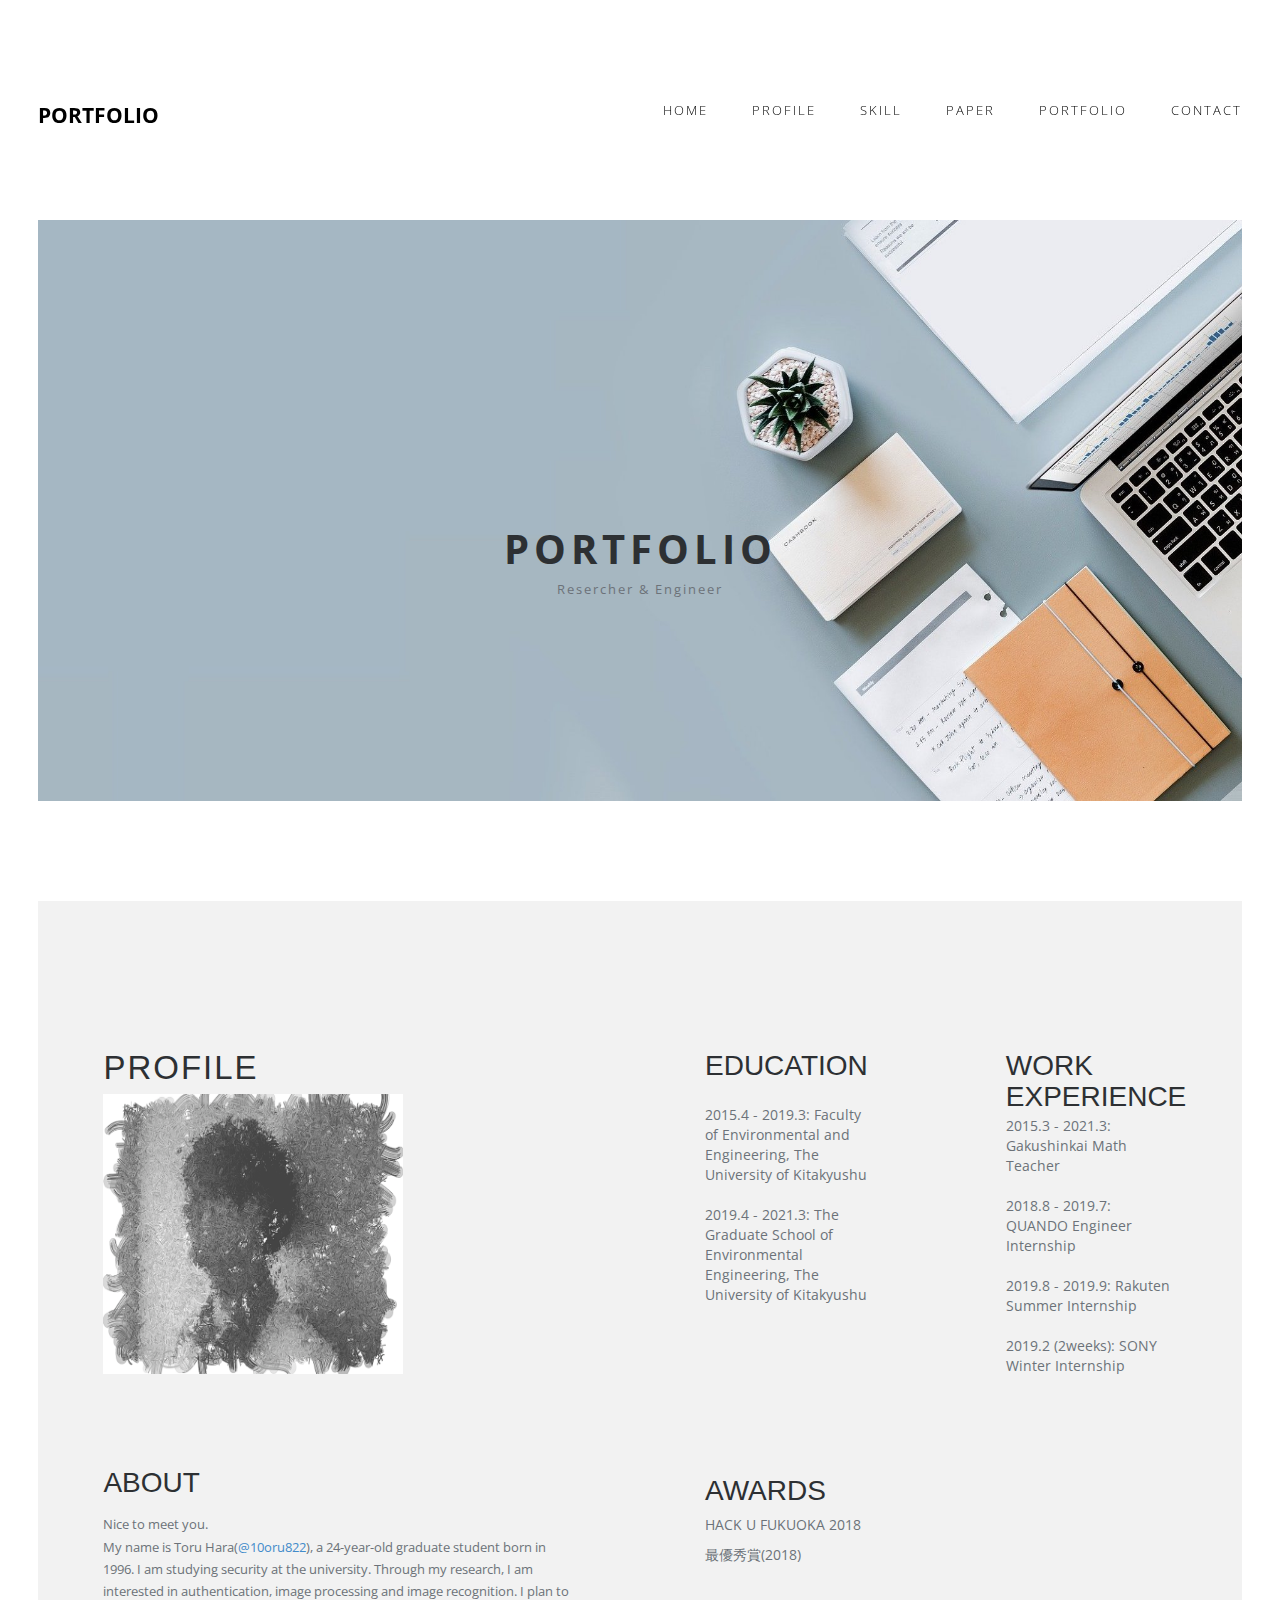
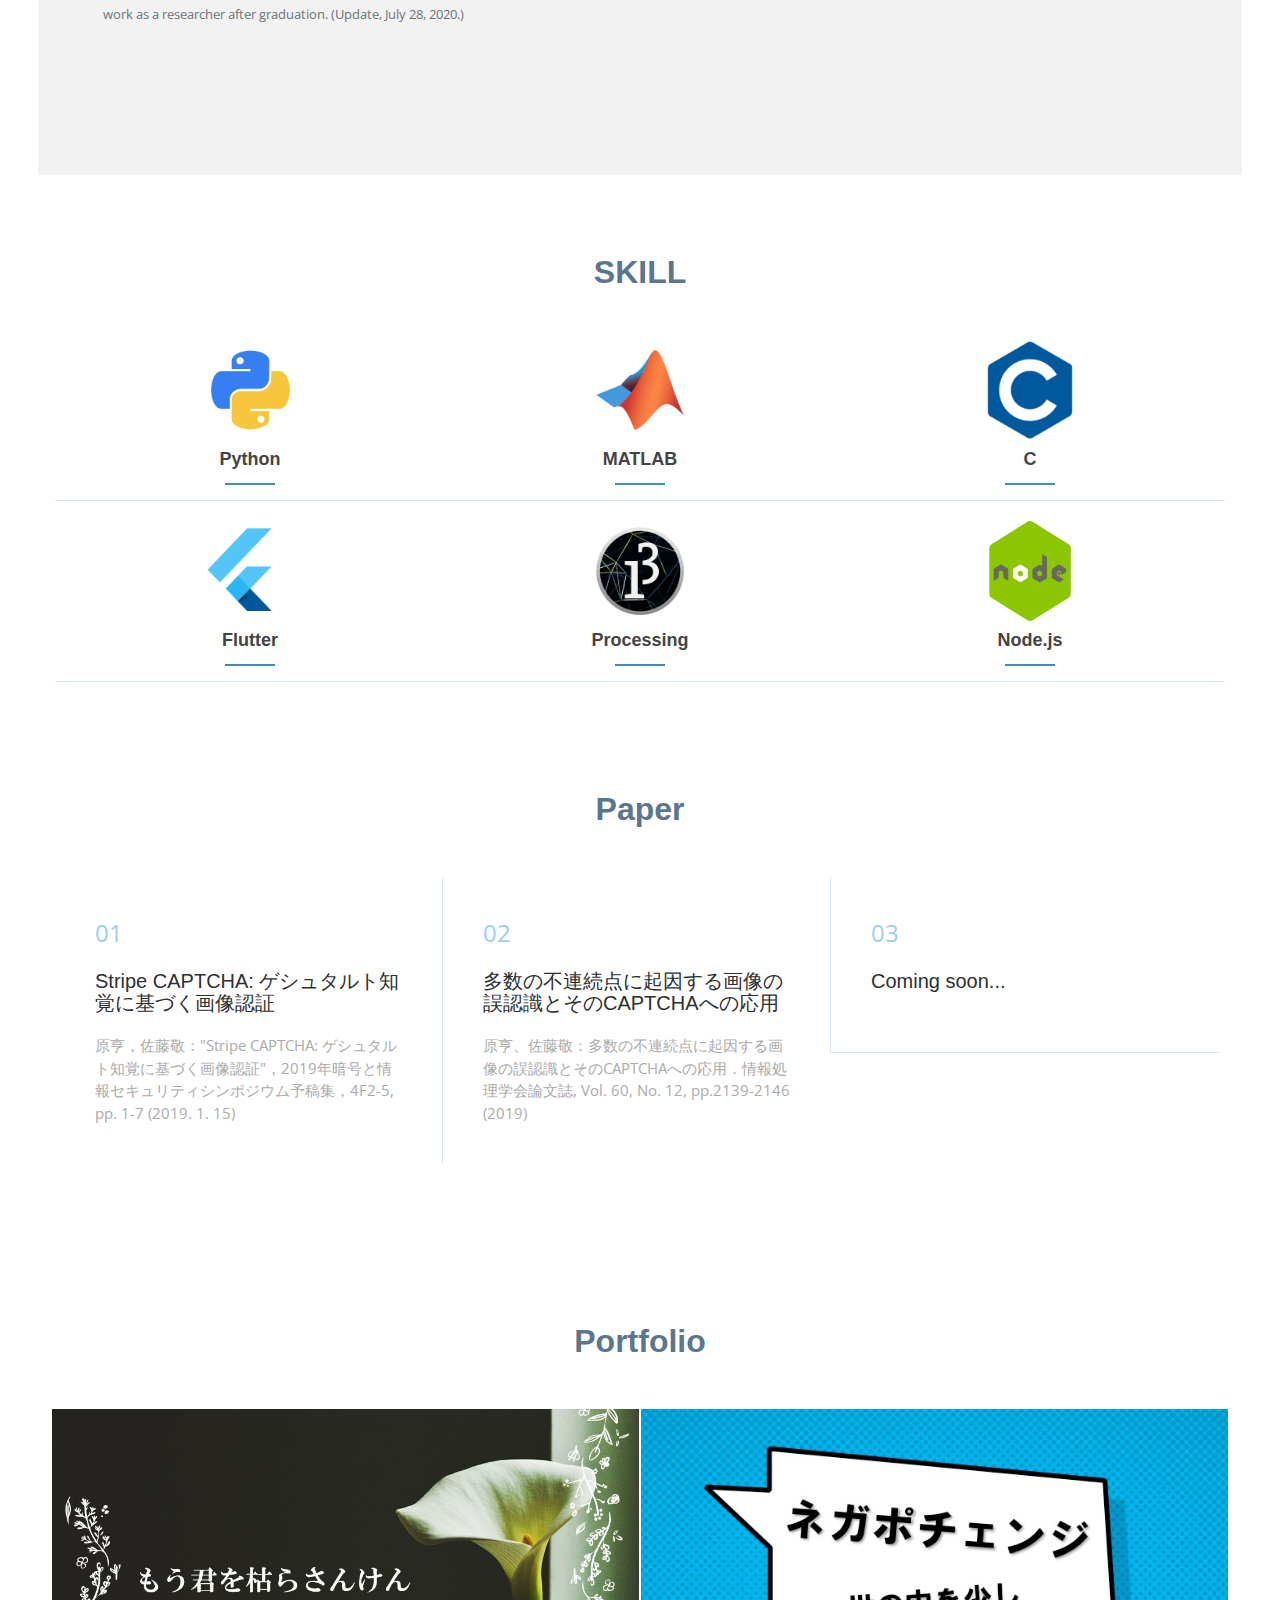
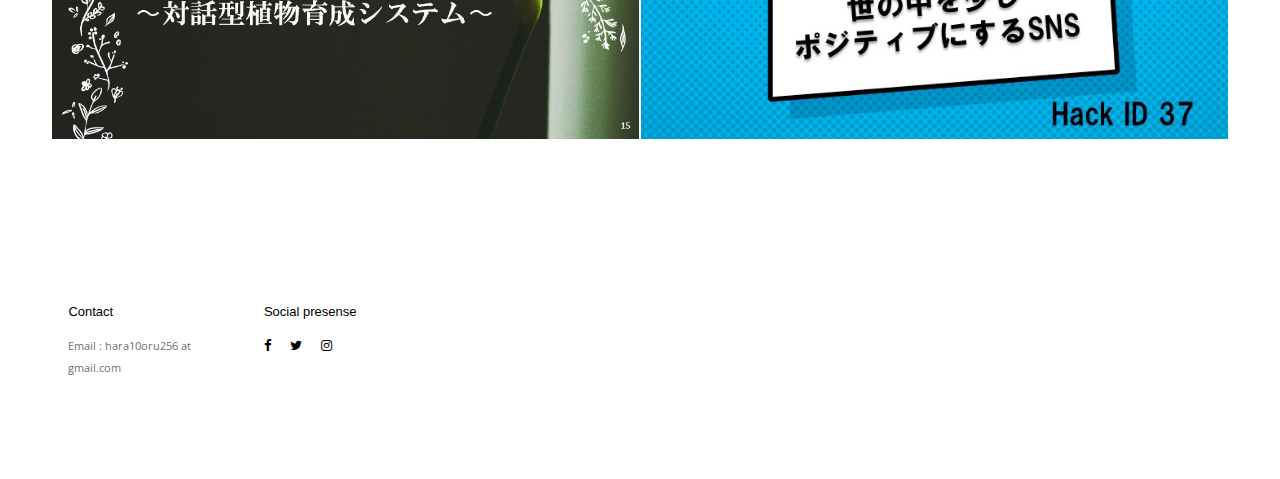
==== commit 4e6a01f0: "fix icon" ====
--- a/index.html
+++ b/index.html
@@ -133,8 +133,8 @@
       <h4 class="title"><a href="">Flutter</a></h4>
     </div>
     <div class="col-lg-4 col-md-6 icon-box" data-aos="fade-up" data-aos-delay="100">
-      <div class="icon"><img src=img/react.png></div>
-      <h4 class="title"><a href="">React</a></h4>
+      <div class="icon"><img src=img/processing.png></div>
+      <h4 class="title"><a href="">Processing</a></h4>
     </div>
     <div class="col-lg-4 col-md-6 icon-box" data-aos="fade-up" data-aos-delay="200">
       <div class="icon"><img src=img/node.png></div>
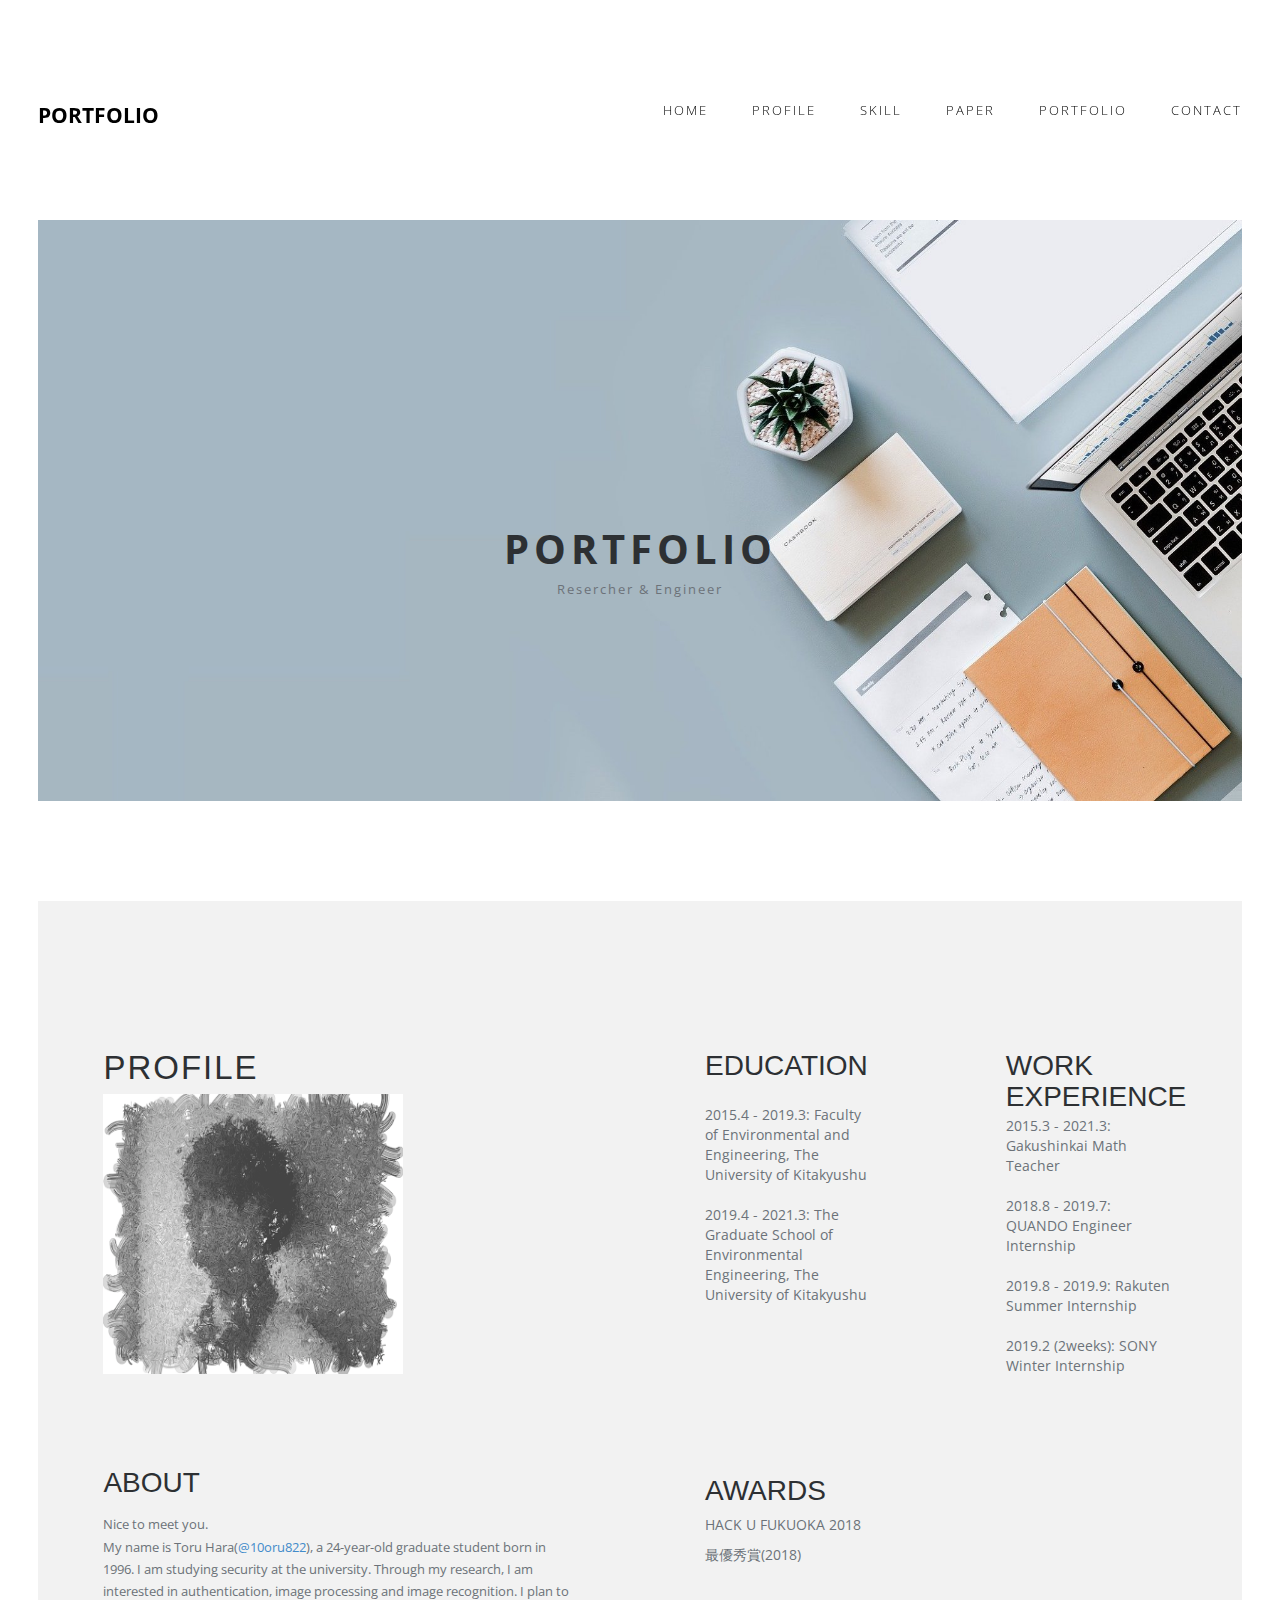
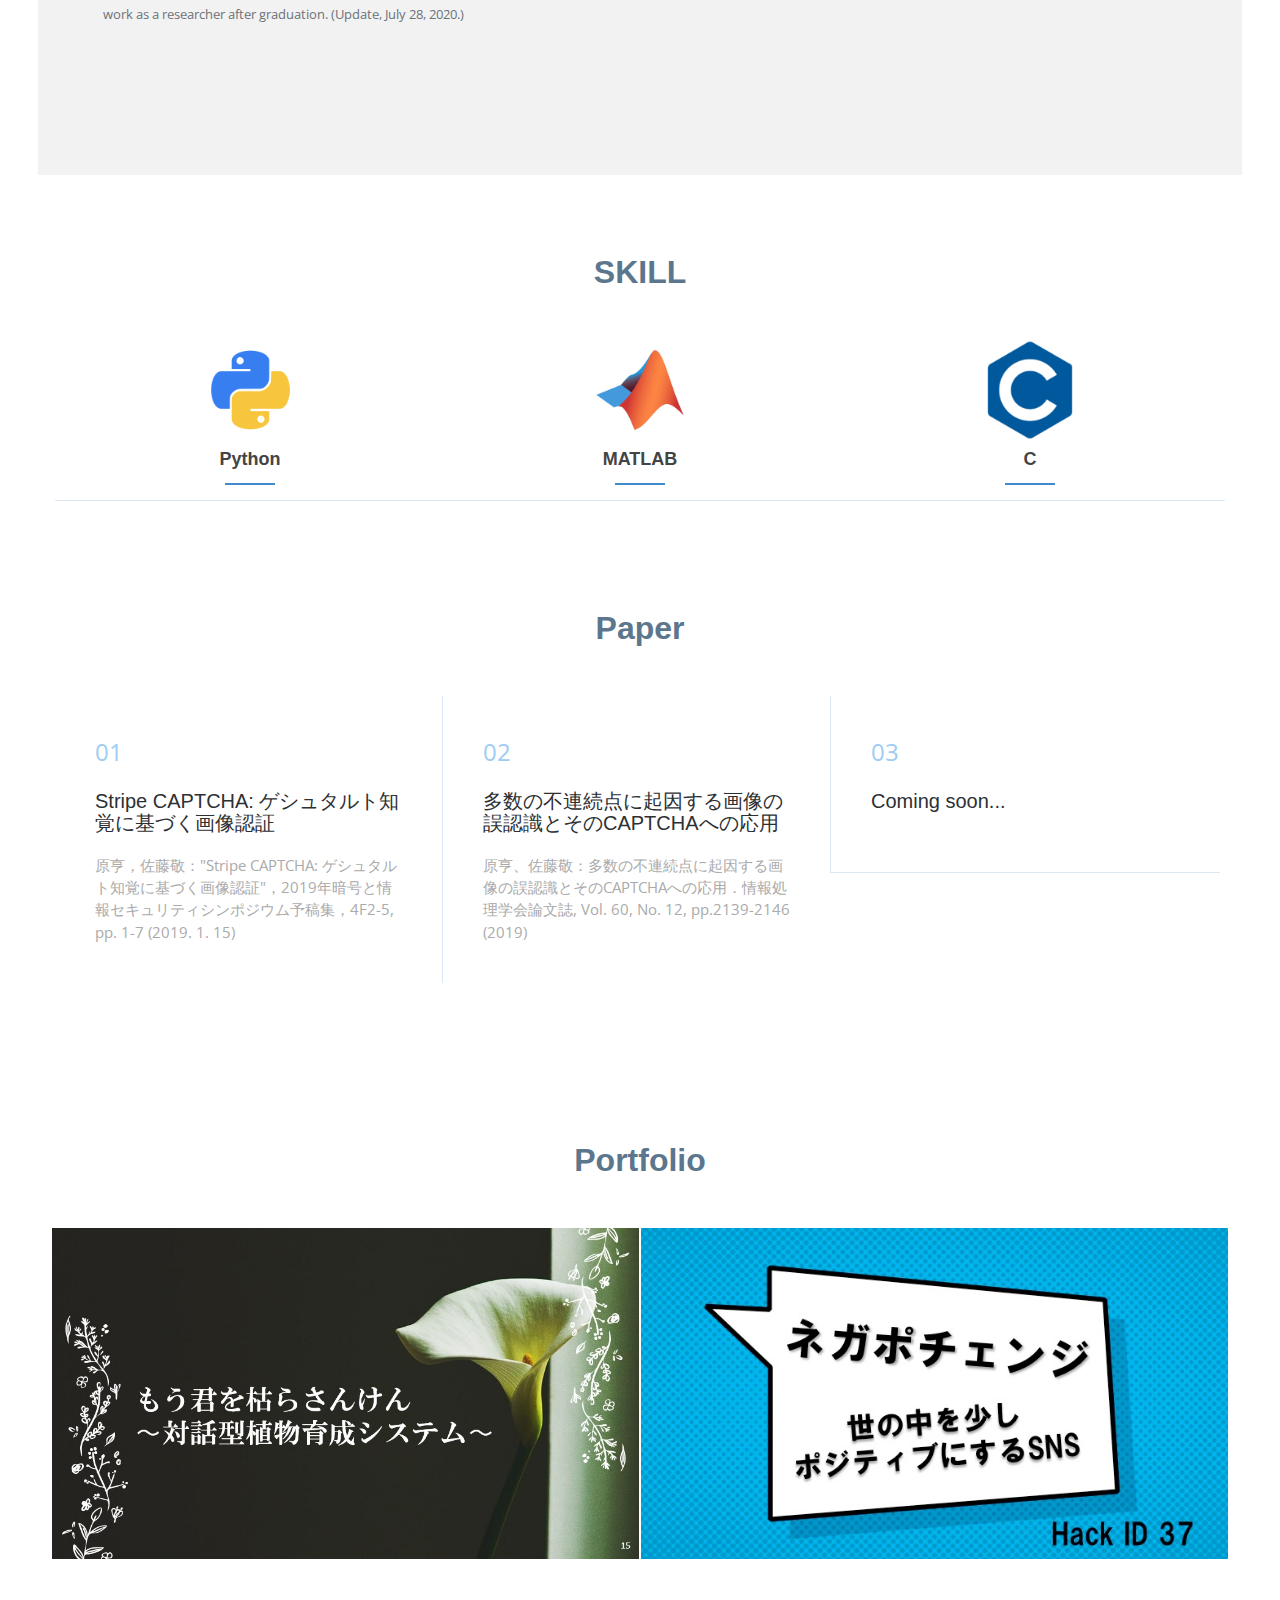
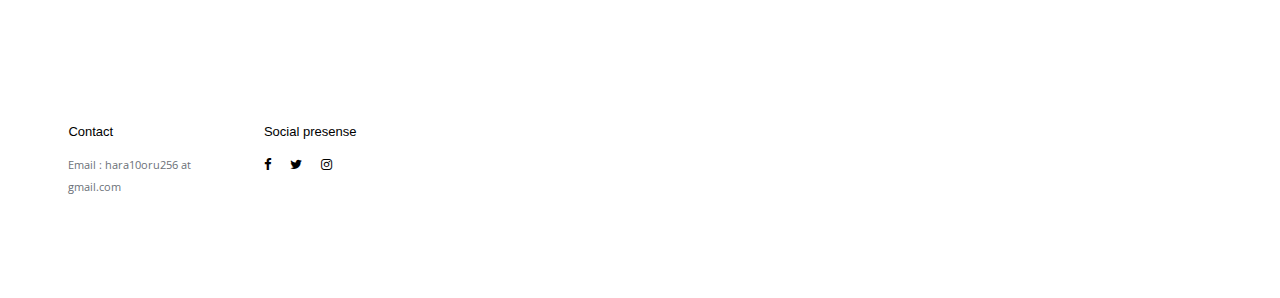
==== commit 7953db65: "change index.html" ====
--- a/index.html
+++ b/index.html
@@ -128,6 +128,7 @@
       <div class="icon"><img src=img/C.png></div>
       <h4 class="title"><a href="">C</a></h4>
     </div>
+    <!--
     <div class="col-lg-4 col-md-6 icon-box" data-aos="fade-up">
       <div class="icon"><img src=img/flutter.png></div>
       <h4 class="title"><a href="">Flutter</a></h4>
@@ -140,7 +141,7 @@
       <div class="icon"><img src=img/node.png></div>
       <h4 class="title"><a href="">Node.js</a></h4>
     </div>
-
+  -->
 </div>
 </section>
 
